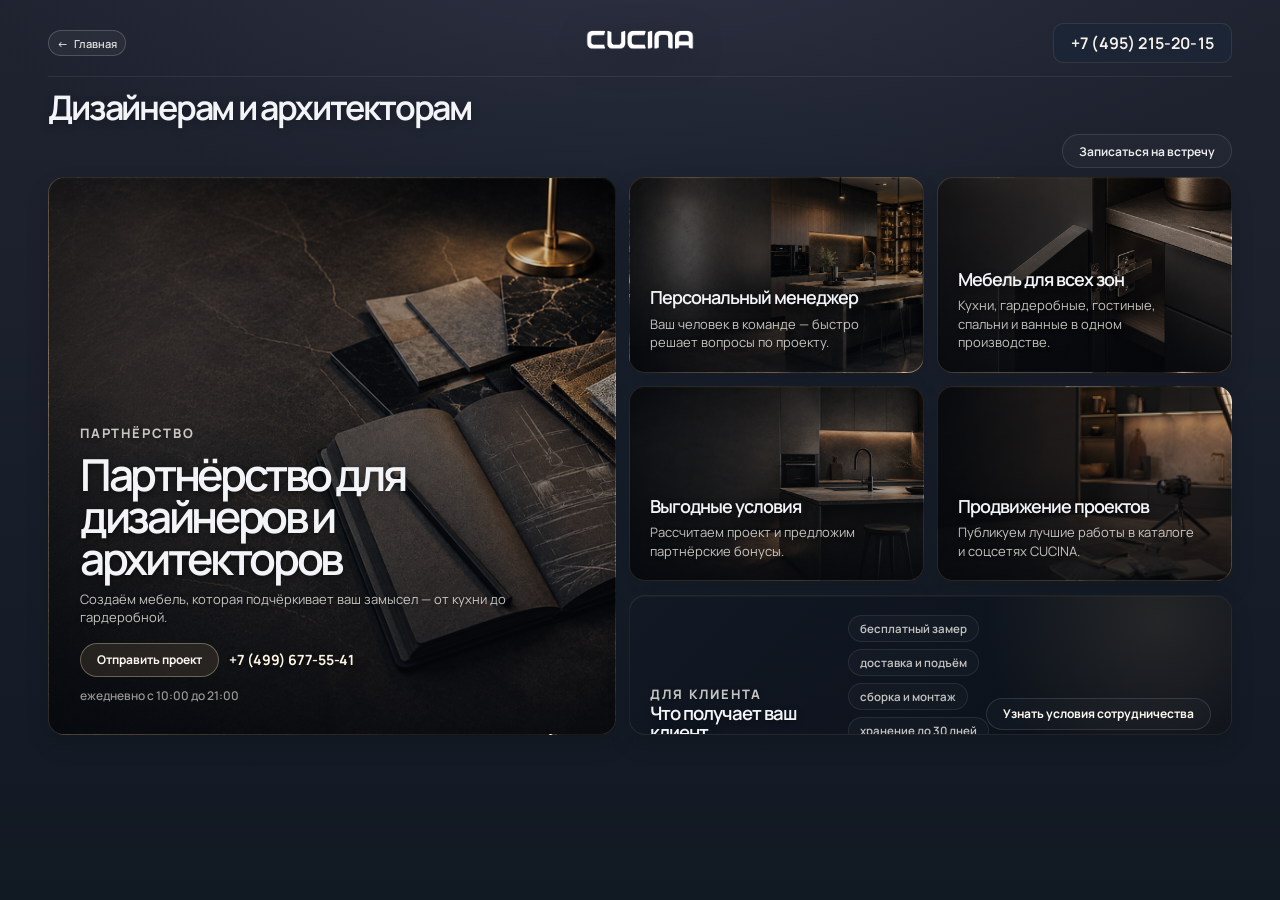
==== public_html/dizaineram/index.html @ 8cc2e442 "Add designers partnership page" ====
<!doctype html>
<html lang="ru">
<head>
  <meta charset="utf-8">
  <meta name="viewport" content="width=device-width, initial-scale=1">
  <title>Дизайнерам и архитекторам — CUCINA</title>
  <meta name="description" content="Партнёрство CUCINA для дизайнеров и архитекторов: персональный менеджер, мебель для всех зон и поддержка проектов.">
  <link rel="preconnect" href="https://fonts.googleapis.com">
  <link rel="preconnect" href="https://fonts.gstatic.com" crossorigin>
  <link href="https://fonts.googleapis.com/css2?family=Manrope:wght@400;500;600;700;800&display=swap" rel="stylesheet">
  <link rel="stylesheet" href="../assets/style.css">
</head>
<body class="designers-page">
<div class="page-shell designers-shell">
  <header class="site-header header">
    <a class="back-link" href="../" aria-label="Вернуться на главную">
      <span aria-hidden="true">←</span>
      Главная
    </a>
    <a class="logo" href="../" aria-label="CUCINA"><img src="../assets/img/logo.png" alt="CUCINA"></a>
    <div class="phone-wrap">
      <button class="icon-btn phone-toggle" data-phone-toggle aria-label="Показать телефон">
        <svg class="icon icon--stroke icon--white" viewBox="0 0 24 24" aria-hidden="true" focusable="false">
          <path d="M4.8 5.8c0 7.4 6 13.4 13.4 13.4h1.4a1.7 1.7 0 0 0 1.7-1.5l.4-3.2a1.7 1.7 0 0 0-1-1.8l-3-1.3a1.7 1.7 0 0 0-1.9.5l-1.2 1.5a13 13 0 0 1-4-4l1.5-1.2a1.7 1.7 0 0 0 .5-1.9L11.3 3.3a1.7 1.7 0 0 0-1.8-1l-3.2.4A1.7 1.7 0 0 0 4.8 4.4v1.4Z"/>
        </svg>
      </button>
      <a class="phone-badge" data-phone-badge href="tel:+74952152015" aria-label="Позвонить в CUCINA">+7 (495) 215-20-15</a>
    </div>
  </header>

  <main class="designers-main reveal" aria-label="Партнёрство для дизайнеров и архитекторов">
    <section class="catalog-head designers-top">
      <h1>Дизайнерам и архитекторам</h1>
    </section>

    <section class="catalog-toolbar page-toolbar" aria-label="Запись на встречу">
      <div class="catalog-filters page-toolbar-spacer" aria-hidden="true">
        <button class="catalog-filter is-active" type="button" tabindex="-1">Все</button>
        <button class="catalog-filter" type="button" tabindex="-1">Кухни</button>
        <button class="catalog-filter" type="button" tabindex="-1">Гостиные</button>
        <button class="catalog-filter" type="button" tabindex="-1">Шкаф</button>
      </div>
      <a class="catalog-meeting" href="https://n1251174.yclients.com" target="_blank" rel="noopener">Записаться на встречу</a>
    </section>

    <section class="designers-bento" aria-label="Условия сотрудничества">
      <article class="designer-card designer-card--hero">
        <div class="designer-card__content">
          <p class="designer-card__kicker">Партнёрство</p>
          <h2>Партнёрство для дизайнеров и архитекторов</h2>
          <p>Создаём мебель, которая подчёркивает ваш замысел — от кухни до гардеробной.</p>
          <div class="designer-card__actions">
            <a class="designer-card__cta" href="https://n1251174.yclients.com" target="_blank" rel="noopener">Отправить проект</a>
            <a class="designer-card__phone" href="tel:+74996775541">+7 (499) 677-55-41</a>
          </div>
          <span class="designer-card__time">ежедневно с 10:00 до 21:00</span>
        </div>
      </article>

      <article class="designer-card designer-card--benefit designer-card--manager">
        <h2>Персональный менеджер</h2>
        <p>Ваш человек в команде — быстро решает вопросы по проекту.</p>
      </article>
      <article class="designer-card designer-card--benefit designer-card--zones">
        <h2>Мебель для всех зон</h2>
        <p>Кухни, гардеробные, гостиные, спальни и ванные в одном производстве.</p>
      </article>
      <article class="designer-card designer-card--benefit designer-card--terms">
        <h2>Выгодные условия</h2>
        <p>Рассчитаем проект и предложим партнёрские бонусы.</p>
      </article>
      <article class="designer-card designer-card--benefit designer-card--promo">
        <h2>Продвижение проектов</h2>
        <p>Публикуем лучшие работы в каталоге и соцсетях CUCINA.</p>
      </article>

      <article class="designer-card designer-card--client">
        <div>
          <p class="designer-card__kicker">Для клиента</p>
          <h2>Что получает ваш клиент</h2>
        </div>
        <div class="designer-chips" aria-label="Преимущества для клиента">
          <span>бесплатный замер</span>
          <span>доставка и подъём</span>
          <span>сборка и монтаж</span>
          <span>хранение до 30 дней</span>
          <span>гарантия производителя</span>
          <span>нестандартные решения</span>
        </div>
        <a class="designer-card__link" href="https://n1251174.yclients.com" target="_blank" rel="noopener">Узнать условия сотрудничества</a>
      </article>
    </section>
  </main>
</div>
<script src="../assets/app.js"></script>
</body>
</html>
---- public_html/assets/style.css ----
:root{--bg:#1d1f2a;--text:#f2f4f8;--muted:#b9b0a5;--line:rgba(255,255,255,.07);--card:rgba(10,16,26,.66);--gold:#d8b780;--gold2:#f0dfb9;--page-x:clamp(18px,2.2vw,32px);--page-y:clamp(8px,1.2dvh,14px);--header-h:clamp(58px,7.2dvh,70px);--row-gap:clamp(8px,1dvh,12px);--col-gap:clamp(10px,1.05vw,12px)}
*{box-sizing:border-box}html,body{min-height:100%}body{margin:0;font-family:Manrope,sans-serif;color:var(--text);background:radial-gradient(130% 78% at 50% -8%,rgba(68,72,95,.36),transparent 42%),radial-gradient(circle at 52% 45%,rgba(20,33,45,.42),transparent 46%),linear-gradient(180deg,#1f2330 0%,#111923 100%);min-height:100dvh;overflow-x:hidden}a,a:visited,a:hover,a:active{color:inherit;text-decoration:none}
.page-shell{width:min(1420px,calc(100vw - 40px));height:100dvh;margin:0 auto;padding:var(--page-y) var(--page-x);box-sizing:border-box;position:relative;display:grid;grid-template-rows:var(--header-h) minmax(0,1fr);row-gap:var(--row-gap)}
.site-header,.header{height:var(--header-h);display:grid;grid-template-columns:80px 1fr 80px;align-items:center;position:relative}.site-header::after,.header::after{content:"";position:absolute;left:0;right:0;bottom:-1px;height:1px;background:rgba(255,255,255,.07)}
.logo{width:clamp(188px,16vw,258px);height:var(--header-h);display:flex;align-items:center;justify-content:center;justify-self:center}.logo img{display:block;max-width:100%;max-height:88%;width:auto;height:auto;object-fit:contain;filter:drop-shadow(0 8px 18px rgba(0,0,0,.22))}
.icon{display:inline-block;flex:0 0 auto;color:currentColor}svg.icon,.icon svg{display:block;width:100%;height:100%}.icon--stroke{fill:none;stroke:currentColor;stroke-width:1.4;stroke-linecap:round;stroke-linejoin:round}.icon--bronze{color:rgba(198,148,82,.88)}.icon--white{color:rgba(255,255,255,.86)}
.icon-btn{cursor:pointer;transition:border-color .2s,background .2s,transform .2s}.phone-toggle{width:36px;height:36px;border:1px solid rgba(198,148,82,.34);border-radius:50%;background:rgba(255,255,255,.025);display:inline-flex;align-items:center;justify-content:center}.phone-toggle .icon,.phone-toggle svg{width:16px;height:16px}.phone-toggle:hover{border-color:rgba(198,148,82,.5);background:rgba(255,255,255,.045);transform:translateY(-1px)}.phone-wrap{position:relative;justify-self:end;display:flex;align-items:center;gap:10px}.phone-badge{white-space:nowrap;padding:8px 17px;border-radius:10px;background:rgba(28,38,54,.96);border:1px solid rgba(216,183,128,.13);font-size:16px;font-weight:650;letter-spacing:.01em;color:#f8f3ea;transition:.2s}.phone-badge:hover{border-color:rgba(240,223,185,.3);background:rgba(34,46,63,.98)}
.main-grid{min-height:0;height:100%;position:relative;isolation:isolate}.feature-grid{height:100%;min-height:0;display:grid;grid-template-columns:repeat(3,minmax(0,1fr)) minmax(170px,.72fr);grid-template-rows:minmax(178px,.95fr) minmax(122px,.62fr) minmax(104px,.48fr);column-gap:var(--col-gap);row-gap:var(--row-gap)}
.social-column{display:grid;grid-template-rows:1fr 1fr;gap:var(--col-gap);min-height:0}.card{background:rgba(10,16,26,.62);border:1px solid rgba(255,255,255,.028);box-shadow:0 8px 20px rgba(0,0,0,.14);transition:transform .2s ease,box-shadow .2s ease,border-color .2s ease,filter .2s ease}.card:hover{transform:translateY(-1px);box-shadow:0 12px 24px rgba(0,0,0,.18);border-color:rgba(255,255,255,.012);filter:brightness(1.03)}
.feature-card{min-height:0;padding:clamp(15px,1.95dvh,21px) clamp(15px,1.45vw,20px);border-radius:14px;position:relative;overflow:hidden;display:flex;flex-direction:column;align-items:flex-start;background-size:cover!important;background-position:center right!important;background-repeat:no-repeat!important}.feature-card::after{content:"";position:absolute;inset:0;z-index:0;pointer-events:none;background:linear-gradient(90deg,rgba(8,12,18,.52) 0%,rgba(8,12,18,.34) 42%,rgba(8,12,18,.12) 72%,rgba(8,12,18,.03) 100%)}.feature-card>*{position:relative;z-index:1}.feature-card--large{justify-content:flex-start}.feature-card--small{padding:14px 14px}.feature-card--wide{justify-content:center}.card-video,.card-service{justify-content:center}.card-icon{width:17px;height:17px;margin-bottom:9px;color:rgba(198,148,82,.78)}
.feature-card-title{margin:0;font-size:clamp(18px,1.55vw,25px);line-height:1.08;font-weight:560;letter-spacing:-.035em;text-shadow:0 1px 3px rgba(0,0,0,.42);max-width:86%}.feature-card--small .feature-card-title{font-size:18px;line-height:1.1}.feature-card-note{margin:6px 0 0;font-size:clamp(14px,1.05vw,17px);line-height:1.32;font-weight:500;color:rgba(255,252,247,.91);max-width:78%;text-shadow:0 1px 3px rgba(0,0,0,.38)}
.card-link{margin-top:auto;display:inline-flex;align-items:center;justify-content:center;gap:7px;min-width:92px;height:28px;padding:0 12px;font-size:12px;font-weight:560;line-height:1;border:1px solid rgba(255,255,255,.075);border-radius:999px;background:rgba(255,255,255,.024);color:rgba(255,255,255,.82);backdrop-filter:blur(2px)}.link-arrow{width:14px;height:14px;color:rgba(255,255,255,.5)}.link-arrow svg{stroke-width:1.3}.brand-icon{margin-bottom:8px}.brand-icon--dzen{width:17px;height:17px;display:inline-flex;align-items:center;justify-content:center;opacity:.72}.brand-icon--dzen img{width:100%;height:100%;display:block;object-fit:contain}.brand-icon--max{width:26px;height:26px;display:block;border-radius:7px}.brand-icon--vk{width:26px;height:26px;border-radius:7px;background:#2787f5;color:#fff;display:inline-flex;align-items:center;justify-content:center;font-size:10px;font-weight:700;letter-spacing:-.03em;line-height:1}
.card-projects{background-image:url("img/bg/primeri-realnih.png")!important}.card-meeting{background-image:url("img/bg/hero-kitchen.png")!important}.card-max{background-image:url("img/bg/max.png")!important}.card-vk{background-image:url("img/bg/vk.png")!important;background-position:76% center!important}.card-dzen{background-image:url("img/bg/dzen.png")!important}.card-showroom{background-image:url("img/bg/gde-posmotret.png")!important}.card-service{grid-column:2/4;background-image:url("img/bg/svoia-service.png")!important}.card-video{grid-column:4;background-image:url("img/bg/akcii.png")!important}.card-designers{grid-column:1/3;background-image:url("img/bg/diziner.png")!important}.card-wesen{grid-column:3/5;background-image:url("img/bg/hero-kitchen.png")!important}.card-vk::after,.card-dzen::after,.card-max::after{background:linear-gradient(90deg,rgba(8,12,18,.46) 0%,rgba(8,12,18,.30) 44%,rgba(8,12,18,.12) 75%,rgba(8,12,18,.03) 100%)}
.reveal{animation:fadeUp .55s ease both}.delay-1{animation-delay:.08s}@keyframes fadeUp{from{opacity:0;transform:translateY(10px)}to{opacity:1;transform:none}}
@media (min-width:1025px){.phone-toggle{display:none}.phone-badge{position:static;opacity:1;transform:none;pointer-events:auto}}
@media (max-width:1024px){body{overflow-y:auto}.page-shell{width:min(760px,calc(100vw - 28px));height:auto;min-height:100dvh}.site-header,.header{grid-template-columns:44px 1fr 44px}.logo{width:clamp(168px,46vw,220px)}.phone-wrap{display:block}.phone-badge{position:absolute;top:40px;right:0;font-size:11.5px;padding:6px 10px;opacity:0;transform:translateY(-6px);pointer-events:none}.phone-wrap.is-open .phone-badge{opacity:1;transform:none;pointer-events:auto}.feature-grid{height:auto;display:flex;flex-direction:column;gap:12px}.social-column{display:flex;flex-direction:column;gap:12px}.feature-card{min-height:154px;padding:18px 18px}.feature-card--small{min-height:112px}.feature-card-title{font-size:22px;max-width:92%}.feature-card--small .feature-card-title{font-size:22px}.feature-card-note{font-size:16px;max-width:86%}.card-service,.card-video,.card-designers,.card-wesen{grid-column:auto}}
@media (max-width:520px){.page-shell{width:100%;padding:8px 14px 16px}.feature-card{min-height:140px}.feature-card-title{font-size:21px}.card-link{height:29px}.phone-badge{right:-2px}}
@media (min-width:1025px){:root{--row-gap:clamp(6px,.8dvh,10px);--col-gap:clamp(8px,.9vw,11px)}.feature-card{--card-scale:.975;justify-content:space-between;padding:clamp(13px,1.65dvh,18px) clamp(14px,1.25vw,18px);transform:scale(var(--card-scale));transform-origin:center}.feature-card-title{line-height:1.06;letter-spacing:-.04em}.feature-card-note{margin-top:5px}.card-link{height:27px;margin-top:auto}.card-projects{--card-scale:1}.card-meeting,.card-max{--card-scale:.985}.card-vk,.card-dzen{--card-scale:.96}.card-designers{--card-scale:.985}.card-wesen{--card-scale:.968}.card:hover{transform:translateY(-2px) scale(var(--card-scale,1));box-shadow:0 14px 28px rgba(0,0,0,.22);border-color:rgba(255,255,255,.018)}.card-projects::after{background:linear-gradient(90deg,rgba(6,10,16,.62) 0%,rgba(6,10,16,.40) 40%,rgba(6,10,16,.14) 72%,rgba(6,10,16,.04) 100%)}.card-meeting::after{background:linear-gradient(90deg,rgba(8,12,18,.54) 0%,rgba(8,12,18,.36) 42%,rgba(8,12,18,.13) 72%,rgba(8,12,18,.03) 100%)}.card-max::after{background:linear-gradient(90deg,rgba(5,9,15,.64) 0%,rgba(5,9,15,.42) 44%,rgba(5,9,15,.16) 76%,rgba(5,9,15,.05) 100%)}.card-vk::after,.card-dzen::after{background:linear-gradient(90deg,rgba(8,12,18,.42) 0%,rgba(8,12,18,.27) 44%,rgba(8,12,18,.10) 75%,rgba(8,12,18,.03) 100%)}.card-showroom::after{background:linear-gradient(90deg,rgba(8,12,18,.60) 0%,rgba(8,12,18,.40) 42%,rgba(8,12,18,.16) 74%,rgba(8,12,18,.04) 100%)}.card-service::after{background:linear-gradient(90deg,rgba(8,12,18,.48) 0%,rgba(8,12,18,.30) 44%,rgba(8,12,18,.11) 76%,rgba(8,12,18,.03) 100%)}.card-video::after{background:linear-gradient(90deg,rgba(8,12,18,.58) 0%,rgba(8,12,18,.38) 44%,rgba(8,12,18,.15) 76%,rgba(8,12,18,.04) 100%)}.card-designers::after{background:linear-gradient(90deg,rgba(6,10,16,.62) 0%,rgba(6,10,16,.40) 42%,rgba(6,10,16,.15) 74%,rgba(6,10,16,.04) 100%)}.card-wesen::after{background:linear-gradient(90deg,rgba(8,12,18,.44) 0%,rgba(8,12,18,.28) 44%,rgba(8,12,18,.10) 76%,rgba(8,12,18,.03) 100%)}}
@media (min-width:1025px){.feature-card{justify-content:space-between;transition:transform 360ms ease,box-shadow 360ms ease,border-color 360ms ease,filter 360ms ease}.feature-card-title{line-height:1.06;opacity:.90}.feature-card-note{opacity:.78}.card-link{flex:0 0 27px}.card-projects{--card-scale:1.015}.card-projects .feature-card-title,.card-projects .card-link{opacity:1}.card-meeting,.card-max{--card-scale:.99}.card-meeting .feature-card-title,.card-max .feature-card-title{opacity:.98}.card-vk,.card-dzen,.card-video,.card-service,.card-showroom,.card-wesen{--card-scale:.965}.card-designers{--card-scale:.975}.card-projects::after{background:linear-gradient(90deg,rgba(5,8,13,.54) 0%,rgba(5,8,13,.32) 40%,rgba(5,8,13,.10) 72%,rgba(5,8,13,.02) 100%)}.card-meeting::after{background:linear-gradient(90deg,rgba(8,12,18,.56) 0%,rgba(8,12,18,.37) 42%,rgba(8,12,18,.14) 72%,rgba(8,12,18,.04) 100%)}.card-max::after{background:linear-gradient(90deg,rgba(4,7,12,.68) 0%,rgba(4,7,12,.46) 44%,rgba(4,7,12,.18) 76%,rgba(4,7,12,.05) 100%)}.card-showroom::after{background:linear-gradient(90deg,rgba(8,12,18,.58) 0%,rgba(8,12,18,.38) 42%,rgba(8,12,18,.15) 74%,rgba(8,12,18,.04) 100%)}.card-service::after{background:linear-gradient(90deg,rgba(8,12,18,.43) 0%,rgba(8,12,18,.27) 44%,rgba(8,12,18,.09) 76%,rgba(8,12,18,.02) 100%)}.card-video::after{background:linear-gradient(90deg,rgba(8,12,18,.62) 0%,rgba(8,12,18,.42) 44%,rgba(8,12,18,.17) 76%,rgba(8,12,18,.05) 100%)}.card-designers::after{background:linear-gradient(90deg,rgba(6,10,16,.64) 0%,rgba(6,10,16,.43) 42%,rgba(6,10,16,.16) 74%,rgba(6,10,16,.04) 100%)}.card-designers .feature-card-title,.card-designers .feature-card-note{opacity:.96}.card-wesen::after{background:linear-gradient(90deg,rgba(8,12,18,.38) 0%,rgba(8,12,18,.24) 44%,rgba(8,12,18,.08) 76%,rgba(8,12,18,.02) 100%)}.card-wesen .feature-card-note{opacity:.70}.card:hover{transform:translateY(-3px) scale(var(--card-scale,1));box-shadow:0 16px 32px rgba(0,0,0,.24)}}
@media (min-width:1025px){.feature-card-title{opacity:.82}.feature-card-note{opacity:.66}.card-projects{--card-scale:1.02}.card-projects .feature-card-title,.card-projects .card-link{opacity:1;text-shadow:0 2px 5px rgba(0,0,0,.52)}.card-projects::after{background:linear-gradient(90deg,rgba(4,7,11,.50) 0%,rgba(4,7,11,.28) 40%,rgba(4,7,11,.08) 72%,rgba(4,7,11,.015) 100%)}.card-meeting,.card-max{--card-scale:.985}.card-meeting .feature-card-title,.card-max .feature-card-title{opacity:.96}.card-max .feature-card-title{opacity:1;text-shadow:0 2px 5px rgba(0,0,0,.58)}.card-max::after{background:linear-gradient(90deg,rgba(3,6,10,.72) 0%,rgba(3,6,10,.50) 44%,rgba(3,6,10,.20) 76%,rgba(3,6,10,.06) 100%)}.card-vk,.card-dzen,.card-video,.card-service,.card-showroom,.card-designers,.card-wesen{--card-scale:.955}.card-vk::after,.card-dzen::after{background:linear-gradient(90deg,rgba(8,12,18,.56) 0%,rgba(8,12,18,.38) 44%,rgba(8,12,18,.16) 75%,rgba(8,12,18,.05) 100%)}.card-showroom .feature-card-title,.card-video .feature-card-title,.card-service .feature-card-title{opacity:.86}.card-showroom::after{background:linear-gradient(90deg,rgba(8,12,18,.62) 0%,rgba(8,12,18,.42) 42%,rgba(8,12,18,.17) 74%,rgba(8,12,18,.05) 100%)}.card-service::after{background:linear-gradient(90deg,rgba(8,12,18,.36) 0%,rgba(8,12,18,.23) 44%,rgba(8,12,18,.08) 76%,rgba(8,12,18,.02) 100%)}.card-video::after{background:linear-gradient(90deg,rgba(7,11,17,.68) 0%,rgba(7,11,17,.48) 44%,rgba(7,11,17,.20) 76%,rgba(7,11,17,.06) 100%)}.card-designers::after{background:linear-gradient(90deg,rgba(6,10,16,.68) 0%,rgba(6,10,16,.48) 42%,rgba(6,10,16,.18) 74%,rgba(6,10,16,.05) 100%)}.card-designers .feature-card-title{opacity:.88}.card-designers .feature-card-note{opacity:.72}.card-wesen::after{background:linear-gradient(90deg,rgba(8,12,18,.32) 0%,rgba(8,12,18,.20) 44%,rgba(8,12,18,.07) 76%,rgba(8,12,18,.02) 100%)}.card-wesen .feature-card-title{opacity:.76}.card-wesen .feature-card-note{opacity:.60}.card:hover{transform:translateY(-3px) scale(var(--card-scale,1));box-shadow:0 18px 34px rgba(0,0,0,.25)}}

/* Final premium hierarchy pass: one quiet dominant card, two support cards, subdued tertiary cards. */
@media (min-width:1025px){
  .feature-card{transition:transform 380ms ease,box-shadow 380ms ease,border-color 380ms ease,filter 380ms ease}
  .feature-card-title{opacity:.76;line-height:1.06}
  .feature-card-note{opacity:.58;line-height:1.32}
  .card-link{opacity:.76}

  .card-projects{--card-scale:1.02}
  .card-projects .feature-card-title,.card-projects .card-link{opacity:1;text-shadow:0 2px 5px rgba(0,0,0,.54)}
  .card-projects::after{background:linear-gradient(90deg,rgba(3,6,10,.44) 0%,rgba(3,6,10,.24) 40%,rgba(3,6,10,.07) 72%,rgba(3,6,10,.01) 100%)}

  .card-meeting,.card-max{--card-scale:.98}
  .card-meeting .feature-card-title,.card-max .feature-card-title{opacity:.92}
  .card-meeting .card-link,.card-max .card-link{opacity:.9}
  .card-max .feature-card-title{opacity:1;text-shadow:0 2px 6px rgba(0,0,0,.64)}
  .card-max::after{background:linear-gradient(90deg,rgba(2,5,9,.78) 0%,rgba(2,5,9,.56) 44%,rgba(2,5,9,.24) 76%,rgba(2,5,9,.08) 100%)}

  .card-vk,.card-dzen,.card-video,.card-service,.card-showroom,.card-designers,.card-wesen{--card-scale:.945}
  .card-vk::after,.card-dzen::after{background:linear-gradient(90deg,rgba(7,11,17,.78) 0%,rgba(7,11,17,.64) 44%,rgba(7,11,17,.36) 75%,rgba(7,11,17,.14) 100%)}
  .card-vk .brand-icon,.card-dzen .brand-icon{opacity:.82}

  .card-showroom::after{background:linear-gradient(90deg,rgba(8,12,18,.56) 0%,rgba(8,12,18,.36) 42%,rgba(8,12,18,.14) 74%,rgba(8,12,18,.04) 100%)}
  .card-service::after{background:linear-gradient(90deg,rgba(8,12,18,.30) 0%,rgba(8,12,18,.19) 44%,rgba(8,12,18,.07) 76%,rgba(8,12,18,.02) 100%)}
  .card-video::after{background:linear-gradient(90deg,rgba(7,11,17,.74) 0%,rgba(7,11,17,.54) 44%,rgba(7,11,17,.24) 76%,rgba(7,11,17,.08) 100%)}

  .card-designers::after{background:linear-gradient(90deg,rgba(6,10,16,.72) 0%,rgba(6,10,16,.52) 42%,rgba(6,10,16,.22) 74%,rgba(6,10,16,.07) 100%)}
  .card-designers .feature-card-title{opacity:.84}
  .card-designers .feature-card-note{opacity:.68}
  .card-wesen::after{background:linear-gradient(90deg,rgba(8,12,18,.24) 0%,rgba(8,12,18,.15) 44%,rgba(8,12,18,.05) 76%,rgba(8,12,18,.01) 100%)}
  .card-wesen .feature-card-title{opacity:.68}
  .card-wesen .feature-card-note{opacity:.52}

  .card:hover{transform:translateY(-3px) scale(var(--card-scale,1));box-shadow:0 18px 34px rgba(0,0,0,.25);border-color:rgba(255,255,255,.022)}
}

/* Close-out polish: more air, one focal card, simplified social entries. */
@media (min-width:1025px){
  :root{--row-gap:clamp(9px,1.05dvh,13px)}
  .feature-grid{row-gap:var(--row-gap)}
  .feature-card-title{opacity:.74;line-height:1.06}
  .feature-card-note{opacity:.56;line-height:1.32}
  .card-link{opacity:.74}

  .card-projects{--card-scale:1.02}
  .card-projects .feature-card-title,.card-projects .card-link{opacity:1}
  .card-projects::after{background:linear-gradient(90deg,rgba(3,6,10,.40) 0%,rgba(3,6,10,.21) 40%,rgba(3,6,10,.06) 72%,rgba(3,6,10,.01) 100%)}

  .card-meeting,.card-max{--card-scale:.98}
  .card-meeting .feature-card-title,.card-max .feature-card-title{opacity:.92}
  .card-meeting .card-link,.card-max .card-link{opacity:.88}
  .card-max .feature-card-title{opacity:1;text-shadow:0 2px 6px rgba(0,0,0,.66)}
  .card-max::after{background:linear-gradient(90deg,rgba(2,5,9,.64) 0%,rgba(2,5,9,.44) 44%,rgba(2,5,9,.18) 76%,rgba(2,5,9,.05) 100%)}

  .card-vk{background-image:linear-gradient(135deg,rgba(8,12,18,.36),rgba(8,12,18,.24)),url("img/bg/vk.png")!important;background-size:cover!important;background-position:78% center!important;--card-scale:.94}.card-dzen{background-image:linear-gradient(135deg,rgba(8,12,18,.36),rgba(8,12,18,.24)),url("img/bg/dzen.png")!important;background-size:cover!important;background-position:72% center!important;--card-scale:.94}
  .card-vk::after,.card-dzen::after{background:linear-gradient(90deg,rgba(5,8,13,.18),rgba(5,8,13,.06))}
  .card-vk .brand-icon,.card-dzen .brand-icon{opacity:.74}

  .card-showroom,.card-service,.card-video,.card-designers,.card-wesen{--card-scale:.945}
  .card-showroom::after{background:linear-gradient(90deg,rgba(8,12,18,.54) 0%,rgba(8,12,18,.34) 42%,rgba(8,12,18,.13) 74%,rgba(8,12,18,.04) 100%)}
  .card-service::after{background:linear-gradient(90deg,rgba(8,12,18,.22) 0%,rgba(8,12,18,.14) 44%,rgba(8,12,18,.05) 76%,rgba(8,12,18,.015) 100%)}
  .card-video::after{background:linear-gradient(90deg,rgba(7,11,17,.76) 0%,rgba(7,11,17,.56) 44%,rgba(7,11,17,.26) 76%,rgba(7,11,17,.09) 100%)}

  .card-designers::after{background:linear-gradient(90deg,rgba(6,10,16,.74) 0%,rgba(6,10,16,.54) 42%,rgba(6,10,16,.24) 74%,rgba(6,10,16,.08) 100%)}
  .card-designers .feature-card-title{opacity:.82}
  .card-designers .feature-card-note{opacity:.66}
  .card-wesen::after{background:linear-gradient(90deg,rgba(8,12,18,.20) 0%,rgba(8,12,18,.12) 44%,rgba(8,12,18,.04) 76%,rgba(8,12,18,.01) 100%)}
  .card-wesen .feature-card-title{opacity:.64}
  .card-wesen .feature-card-note{opacity:.48}

  .card:hover{transform:translateY(-3px) scale(var(--card-scale,1));box-shadow:0 18px 34px rgba(0,0,0,.25);border-color:rgba(255,255,255,.022)}
}

/* Requested background replacements for meeting and Wesen cards. */
@media (min-width:1025px){
  .card-meeting{background-image:linear-gradient(135deg,rgba(8,12,18,.54),rgba(8,12,18,.32)),url("img/bg/disiner.png")!important;background-size:cover!important;background-position:58% center!important;background-repeat:no-repeat!important}
  .card-wesen{background-image:linear-gradient(135deg,rgba(8,12,18,.22),rgba(8,12,18,.10)),url("img/bg/more.png")!important;background-size:cover!important;background-position:70% center!important;background-repeat:no-repeat!important}
}

/* Final light-balance micro polish: overlays/positions only. */
@media (min-width:1025px){
  .card-meeting{background-image:linear-gradient(180deg,rgba(8,12,18,.18) 0%,rgba(8,12,18,.18) 48%,rgba(8,12,18,.40) 100%),linear-gradient(135deg,rgba(8,12,18,.54),rgba(8,12,18,.32)),url("img/bg/disiner.png")!important;background-position:58% center!important}
  .card-wesen{background-image:linear-gradient(90deg,rgba(8,12,18,.24) 0%,rgba(8,12,18,.16) 54%,rgba(8,12,18,.34) 100%),linear-gradient(135deg,rgba(8,12,18,.20),rgba(8,12,18,.12)),url("img/bg/more.png")!important;background-position:70% center!important}
  .card-dzen{background-image:linear-gradient(135deg,rgba(8,12,18,.50),rgba(8,12,18,.38)),url("img/bg/dzen.png")!important;background-position:72% center!important}
  .card-dzen::after{background:linear-gradient(90deg,rgba(5,8,13,.28),rgba(5,8,13,.16))}
  .card-video::after{background:linear-gradient(90deg,rgba(7,11,17,.76) 0%,rgba(7,11,17,.54) 42%,rgba(7,11,17,.20) 76%,rgba(7,11,17,.05) 100%)}
}







/* Projects with prices page. */
.projects-page{overflow:hidden}
.projects-page.has-open-modal{overflow:hidden}
.projects-shell{height:100dvh;min-height:100dvh}
.back-link{justify-self:start;display:inline-flex;align-items:center;gap:6px;height:26px;padding:0 8px;border:1px solid rgba(255,255,255,.04);border-radius:999px;background:transparent;font-size:11px;font-weight:560;color:rgba(255,255,255,.88);transition:color .2s,border-color .2s,background .2s,transform .2s}.back-link{border-color:rgba(255,255,255,.18);background:rgba(255,255,255,.045)}.back-link:hover{transform:translateY(-1px);border-color:rgba(216,183,128,.28);background:rgba(216,183,128,.08);color:rgba(255,255,255,.98)}
.projects-catalog{min-height:0;height:100%;display:grid;grid-template-rows:auto auto minmax(0,1fr) auto;gap:clamp(8px,1dvh,12px);padding:clamp(4px,.7dvh,8px) 0 clamp(5px,.75dvh,9px)}
.catalog-head h1{margin:0;font-size:clamp(30px,2.65vw,46px);line-height:1;font-weight:650;letter-spacing:-.065em;text-shadow:0 2px 8px rgba(0,0,0,.26)}.catalog-head p{margin:6px 0 0;color:rgba(255,252,247,.66);font-size:clamp(13px,1vw,16px);line-height:1.32}.catalog-toolbar{display:grid;grid-template-columns:minmax(0,1fr) auto;align-items:center;gap:16px}.catalog-filters{display:flex;align-items:center;gap:7px;min-width:0;overflow-x:auto;scrollbar-width:none}.catalog-filters::-webkit-scrollbar{display:none}.catalog-filter{flex:0 0 auto;height:29px;padding:0 13px;border:1px solid rgba(255,255,255,.052);border-radius:999px;background:rgba(255,255,255,.012);color:rgba(255,255,255,.60);font:inherit;font-size:11.5px;font-weight:600;cursor:pointer;transition:background .2s,border-color .2s,color .2s}.catalog-filter:hover,.catalog-filter.is-active{border-color:rgba(216,183,128,.30);background:rgba(216,183,128,.085);color:#fff3df}.catalog-meeting{justify-self:end;display:inline-flex;align-items:center;justify-content:center;height:34px;padding:0 16px;border:1px solid rgba(255,255,255,.11);border-radius:999px;background:rgba(255,255,255,.022);color:rgba(255,255,255,.92);font-size:12px;font-weight:650;white-space:nowrap;transition:transform .2s,border-color .2s,background .2s}.catalog-meeting:hover{transform:translateY(-1px);border-color:rgba(216,183,128,.30);background:rgba(216,183,128,.075)}
.projects-grid{min-height:0;display:grid;grid-template-columns:1.25fr 1fr 1fr 1fr 1.15fr;grid-template-rows:3fr 1fr;grid-template-areas:"p1 p2 p3 p4 p6" "p1 p2 p5 p5 p6";gap:clamp(12px,1.05vw,16px)}.project-card{position:relative;display:flex;min-width:0;min-height:0;height:100%;padding:0;border:1px solid rgba(216,183,128,.105);border-radius:14px;background:rgba(10,16,26,.58);overflow:hidden;box-shadow:0 10px 22px rgba(0,0,0,.14),inset 0 1px 0 rgba(255,255,255,.035);text-align:left;font:inherit;color:inherit;cursor:pointer;isolation:isolate;transition:transform .24s ease,box-shadow .24s ease,border-color .24s ease}.project-card:hover{transform:translateY(-2px);box-shadow:0 16px 30px rgba(0,0,0,.22),inset 0 1px 0 rgba(255,255,255,.045);border-color:rgba(216,183,128,.28);filter:none}.project-card__image{position:absolute;inset:0;z-index:-2;display:block;width:100%;height:100%;object-fit:cover;filter:contrast(1.035) saturate(1.025);transition:transform .45s ease,filter .45s ease}.project-card:hover .project-card__image{transform:scale(1.018);filter:contrast(1.055) saturate(1.04)}.project-card__shade{position:absolute;inset:0;z-index:-1;background:radial-gradient(ellipse at 18% 86%,rgba(4,7,11,.48) 0%,rgba(4,7,11,.24) 34%,rgba(4,7,11,0) 66%),linear-gradient(180deg,rgba(4,7,11,.015) 0%,rgba(4,7,11,.035) 58%,rgba(4,7,11,.26) 100%)}.project-card__badge{position:absolute;top:14px;left:14px;display:inline-flex;align-items:center;min-height:26px;padding:0 10px;border:1px solid rgba(255,255,255,.16);border-radius:999px;background:rgba(10,16,26,.30);backdrop-filter:blur(5px);color:rgba(255,255,255,.82);font-size:11px;font-weight:600}.project-card__body{align-self:end;display:grid;gap:9px;width:100%;padding:clamp(14px,1.25vw,20px)}.project-card__title{display:none}.project-card__line{display:flex;align-items:center;gap:10px;color:rgba(255,255,255,.66);font-size:12px;line-height:1.2}.project-card__line strong{color:#efd7aa;font-size:13px;font-weight:700;letter-spacing:-.02em;white-space:nowrap}.project-card__action{justify-self:start;display:inline-flex;align-items:center;gap:12px;min-height:31px;margin-top:3px;padding:0 13px;border:1px solid rgba(255,255,255,.16);border-radius:999px;background:rgba(10,16,26,.22);color:rgba(255,255,255,.94);font-size:11px;font-weight:650;backdrop-filter:blur(4px)}.project-card__action span{color:rgba(240,223,185,.86);transition:transform .2s}.project-card:hover .project-card__action{border-color:rgba(216,183,128,.34);background:rgba(216,183,128,.07)}.project-card:hover .project-card__action span{transform:translateX(3px)}.project-card--wide .project-card__shade{background:radial-gradient(ellipse at 18% 84%,rgba(4,7,11,.44) 0%,rgba(4,7,11,.22) 32%,rgba(4,7,11,0) 62%),linear-gradient(180deg,rgba(4,7,11,.02) 0%,rgba(4,7,11,.025) 46%,rgba(4,7,11,.24) 100%)}.project-card--wide .project-card__badge{top:18px;left:24px;min-height:27px;padding:0 12px;font-size:12px}.project-card--wide .project-card__body{grid-template-columns:minmax(0,1fr) auto;grid-template-areas:"meta action";align-items:center;column-gap:28px;row-gap:0;padding:0 24px 20px}.project-card--wide .project-card__title{display:none}.project-card--wide .project-card__line{grid-area:meta;font-size:13px;gap:13px}.project-card--wide .project-card__line strong{font-size:15px}.project-card--wide .project-card__action{grid-area:action;align-self:center;margin:0;min-height:32px;padding:0 15px;white-space:nowrap}.project-card:nth-child(1){grid-area:p1}.project-card:nth-child(2){grid-area:p2}.project-card:nth-child(3){grid-area:p3}.project-card:nth-child(4){grid-area:p4}.project-card:nth-child(5){grid-area:p5}.project-card:nth-child(6){grid-area:p6}
.catalog-pagination{display:flex;align-items:center;justify-content:flex-end;gap:6px;min-height:28px}.pagination-page,.pagination-next{min-width:28px;height:28px;padding:0 8px;border:1px solid rgba(255,255,255,.06);border-radius:999px;background:rgba(255,255,255,.016);color:rgba(255,255,255,.68);font:inherit;font-size:11px;font-weight:620;cursor:pointer;transition:background .2s,border-color .2s,color .2s,transform .2s}.pagination-next{min-width:32px}.pagination-page:hover,.pagination-next:not(:disabled):hover{transform:translateY(-1px);border-color:rgba(216,183,128,.20);background:rgba(216,183,128,.05);color:rgba(255,255,255,.92)}.pagination-page.is-active{border-color:rgba(216,183,128,.34);background:rgba(216,183,128,.09);color:var(--gold2)}.pagination-next:disabled{opacity:.34;cursor:default}.pagination-gap{color:rgba(255,255,255,.38);font-size:11px}.catalog-error{margin:0;color:rgba(255,255,255,.7);font-size:13px}
.project-modal{position:fixed;inset:0;z-index:20;display:none;align-items:center;justify-content:center;padding:20px}.project-modal.is-open{display:flex}.project-modal__backdrop{position:absolute;inset:0;background:rgba(4,7,11,.72);backdrop-filter:blur(8px)}.project-modal__dialog{position:relative;z-index:1;width:min(920px,calc(100vw - 32px));max-height:min(720px,calc(100dvh - 32px));display:grid;grid-template-columns:minmax(0,1.05fr) minmax(320px,.95fr);overflow:hidden;border:1px solid rgba(255,255,255,.08);border-radius:18px;background:linear-gradient(180deg,rgba(21,29,41,.98),rgba(10,16,26,.98));box-shadow:0 28px 70px rgba(0,0,0,.46)}.project-modal__close{position:absolute;top:10px;right:10px;z-index:2;width:34px;height:34px;border:1px solid rgba(255,255,255,.09);border-radius:50%;background:rgba(10,16,26,.68);color:rgba(255,255,255,.82);font-size:22px;line-height:1;cursor:pointer}.project-modal__gallery{position:relative;min-height:420px;background:#111923}.project-modal__image{display:block;width:100%;height:100%;min-height:420px;object-fit:cover}.project-modal__arrow{position:absolute;top:50%;z-index:2;width:34px;height:34px;border:1px solid rgba(255,255,255,.16);border-radius:50%;background:rgba(10,16,26,.34);color:rgba(255,255,255,.86);transform:translateY(-50%);cursor:pointer}.project-modal__arrow--prev{left:12px}.project-modal__arrow--next{right:12px}.project-modal__thumbs{position:absolute;left:12px;right:12px;bottom:12px;z-index:2;display:grid;grid-template-columns:repeat(5,minmax(0,1fr));gap:6px}.project-modal__thumb{height:42px;padding:0;border:1px solid rgba(255,255,255,.16);border-radius:8px;background:rgba(10,16,26,.20);overflow:hidden;cursor:pointer;opacity:.72}.project-modal__thumb.is-active,.project-modal__thumb:hover{opacity:1;border-color:rgba(216,183,128,.52)}.project-modal__thumb img{display:block;width:100%;height:100%;object-fit:cover}.project-modal__content{display:flex;flex-direction:column;gap:12px;padding:clamp(18px,2.4vw,28px)}.project-modal__eyebrow{margin:0;color:var(--gold2);font-size:11px;font-weight:700;letter-spacing:.05em;text-transform:uppercase}.project-modal__content h2{margin:0;font-size:clamp(24px,2.4vw,36px);line-height:1.02;font-weight:620;letter-spacing:-.055em}.project-modal__content p{margin:0;color:rgba(255,252,247,.74);font-size:14px;line-height:1.45}.project-modal__content dl{display:grid;gap:8px;margin:0;padding:0}.project-modal__content dl div{display:grid;grid-template-columns:118px minmax(0,1fr);gap:12px;padding-top:8px;border-top:1px solid rgba(255,255,255,.06)}.project-modal__content dt{color:rgba(185,176,165,.78);font-size:12px}.project-modal__content dd{margin:0;color:rgba(255,255,255,.88);font-size:13px;line-height:1.35}.project-modal__cta{display:inline-flex;align-items:center;justify-content:center;width:max-content;min-height:38px;margin-top:auto;padding:0 16px;border:1px solid rgba(216,183,128,.30);border-radius:999px;background:rgba(216,183,128,.08);color:#fff7ea;font-size:12px;font-weight:700}
@media (max-width:1439px){.projects-grid{grid-template-columns:1.2fr 1fr 1fr 1fr 1.1fr;grid-template-rows:3fr 1fr;grid-template-areas:"p1 p2 p3 p4 p6" "p1 p2 p5 p5 p6"}}
@media (max-width:1024px){.project-card--wide .project-card__badge{top:14px;left:14px;font-size:11px}.project-card--wide .project-card__body{display:grid;grid-template-columns:1fr;grid-template-areas:none;gap:9px;padding:14px}.project-card--wide .project-card__line,.project-card--wide .project-card__action{grid-area:auto}.projects-page{overflow-y:auto}.projects-shell{width:min(860px,calc(100vw - 28px));height:auto;min-height:100dvh}.projects-catalog{height:auto;display:grid;grid-template-rows:auto auto auto auto;gap:12px;padding:7px 0 18px}.catalog-head h1{font-size:clamp(27px,5.6vw,38px)}.catalog-toolbar{grid-template-columns:1fr;gap:9px}.catalog-meeting{width:max-content}.projects-grid{display:grid;grid-template-columns:repeat(2,minmax(0,1fr));grid-auto-rows:220px;gap:12px}.project-card,.project-card:nth-child(n){grid-column:auto;grid-row:auto}.project-card:nth-child(3n+1){grid-row:span 2}.project-modal__dialog{grid-template-columns:1fr;overflow:auto}.project-modal__gallery{min-height:320px}.project-modal__image{height:320px;min-height:0}.project-modal__content{padding:18px}}
@media (max-width:640px){.projects-shell{width:100%;padding:8px 14px 18px}.catalog-head h1{font-size:30px}.catalog-filters{margin-right:-14px;padding-right:14px}.catalog-meeting{height:32px}.projects-grid{grid-template-columns:1fr;grid-auto-rows:290px;gap:12px}.project-card:nth-child(n){grid-row:auto}.catalog-pagination{justify-content:flex-start;overflow-x:auto;padding-bottom:2px}.project-modal{padding:10px}.project-modal__dialog{width:100%;max-height:calc(100dvh - 20px);border-radius:15px}.project-modal__gallery{min-height:230px}.project-modal__image{height:230px}.project-modal__thumb{height:34px}.project-modal__content dl div{grid-template-columns:92px minmax(0,1fr)}.project-modal__cta{width:100%}}

/* Temporarily hide project controls without removing markup or JS hooks. */
.is-visually-paused{display:none!important}
.page-toolbar-spacer{visibility:hidden;pointer-events:none}

/* Showrooms page. */
.showrooms-page{overflow:hidden}
.showrooms-shell{height:100dvh;min-height:100dvh}
.showrooms-main{min-height:0;height:100%;display:grid;grid-template-rows:auto auto minmax(0,1fr);gap:clamp(8px,1dvh,12px);padding:clamp(4px,.7dvh,8px) 0 clamp(5px,.75dvh,9px)}
.showrooms-top{display:grid;align-items:end}
.showrooms-grid{width:min(1160px,100%);height:clamp(352px,53dvh,480px);min-height:0;margin:0 auto;display:grid;grid-template-columns:repeat(2,minmax(0,1fr));gap:clamp(28px,3vw,44px);align-self:start}.showroom-card{position:relative;isolation:isolate;overflow:hidden;display:flex;align-items:flex-end;min-height:0;height:100%;padding:clamp(18px,2vw,26px);border:1px solid rgba(216,183,128,.12);border-radius:16px;background-color:rgba(10,16,26,.58);background-size:cover!important;background-position:center!important;background-repeat:no-repeat!important;box-shadow:0 10px 22px rgba(0,0,0,.16),inset 0 1px 0 rgba(255,255,255,.035);transition:transform .28s ease,box-shadow .28s ease,border-color .28s ease,filter .28s ease}.showroom-card:hover{transform:translateY(-2px);box-shadow:0 18px 34px rgba(0,0,0,.25),inset 0 1px 0 rgba(255,255,255,.045);border-color:rgba(216,183,128,.24);filter:brightness(1.03)}.showroom-card::after{content:"";position:absolute;inset:0;z-index:-1;pointer-events:none;background:linear-gradient(180deg,rgba(5,8,13,.03) 0%,rgba(5,8,13,.14) 40%,rgba(5,8,13,.66) 100%),linear-gradient(90deg,rgba(5,8,13,.50) 0%,rgba(5,8,13,.24) 48%,rgba(5,8,13,.08) 100%)}.showroom-card--kashirsky{background-image:url("img/bg/gde-posmotret.png")!important}.showroom-card--crocus{background-image:url("img/bg/hero-kitchen.png")!important;background-position:62% center!important}.showroom-card__badge{position:absolute;top:clamp(16px,1.6vw,22px);left:clamp(16px,1.6vw,22px);display:inline-flex;align-items:center;min-height:27px;padding:0 11px;border:1px solid rgba(255,255,255,.10);border-radius:999px;background:rgba(10,16,26,.20);backdrop-filter:blur(5px);color:rgba(255,255,255,.76);font-size:10.8px;font-weight:600}.showroom-card__content{width:min(560px,100%);display:grid;gap:8px}.showroom-card__kicker{margin:0;color:rgba(240,223,185,.78);font-size:12px;font-weight:760;letter-spacing:.12em;text-transform:uppercase;text-shadow:0 1px 3px rgba(0,0,0,.46)}.showroom-card h2{margin:0;font-size:clamp(34px,4.2vw,64px);line-height:.94;font-weight:620;letter-spacing:-.075em;text-shadow:0 2px 7px rgba(0,0,0,.48)}.showroom-card__address{max-width:500px;margin:6px 0 0;color:rgba(255,252,247,.80);font-size:clamp(13px,1.05vw,15px);line-height:1.48;text-shadow:0 1px 4px rgba(0,0,0,.46)}.showroom-card__phone{width:max-content;margin-top:2px;color:#fff4e3;font-size:clamp(15px,1.15vw,17px);font-weight:680;letter-spacing:-.015em;text-shadow:0 1px 4px rgba(0,0,0,.45)}.showroom-card__cta{display:inline-flex;align-items:center;justify-content:center;width:max-content;min-height:34px;margin-top:9px;padding:0 17px;border:1px solid rgba(240,223,185,.36);border-radius:999px;background:rgba(216,183,128,.12);color:rgba(255,250,242,.99);font-size:12px;font-weight:700;backdrop-filter:blur(4px);transition:transform .2s,border-color .2s,background .2s}.showroom-card__cta:hover{transform:translateY(-1px);border-color:rgba(240,223,185,.46);background:rgba(216,183,128,.16)}
@media (max-width:1024px){.showrooms-page{overflow-y:auto}.showrooms-shell{width:min(860px,calc(100vw - 28px));height:auto;min-height:100dvh}.showrooms-main{height:auto;grid-template-rows:auto auto auto;gap:14px;padding:14px 0 20px}.showrooms-top{align-items:start}.showrooms-grid{width:100%;height:auto;grid-template-columns:1fr;gap:14px}.showroom-card{min-height:360px}.showrooms-top h1{font-size:clamp(30px,6vw,44px)}}
@media (max-width:640px){.showrooms-shell{width:100%;padding:8px 14px 18px}.showrooms-top{grid-template-columns:1fr}.showroom-card{min-height:330px;padding:18px}.showroom-card h2{font-size:38px}.showroom-card__cta{width:100%}}

/* Designers and architects page. */
.designers-page{overflow:hidden}.designers-shell{height:100dvh;min-height:100dvh}.designers-main{min-height:0;height:100%;display:grid;grid-template-rows:auto auto minmax(0,1fr);gap:clamp(8px,1dvh,12px);padding:clamp(4px,.7dvh,8px) 0 clamp(5px,.75dvh,9px)}.designers-top{display:grid;align-items:end}.designers-bento{min-height:0;height:clamp(430px,62dvh,560px);display:grid;grid-template-columns:minmax(360px,1.08fr) repeat(2,minmax(220px,.56fr));grid-template-rows:1fr 1fr minmax(124px,.72fr);grid-template-areas:"hero manager zones" "hero terms promo" "hero client client";gap:clamp(12px,1.05vw,16px)}.designer-card{position:relative;isolation:isolate;overflow:hidden;min-width:0;min-height:0;border:1px solid rgba(216,183,128,.11);border-radius:16px;background-color:rgba(10,16,26,.58);background-size:cover;background-position:center;box-shadow:0 10px 22px rgba(0,0,0,.15),inset 0 1px 0 rgba(255,255,255,.035);transition:transform .28s ease,box-shadow .28s ease,border-color .28s ease,filter .28s ease}.designer-card:hover{transform:translateY(-2px);box-shadow:0 18px 34px rgba(0,0,0,.24),inset 0 1px 0 rgba(255,255,255,.045);border-color:rgba(216,183,128,.24);filter:brightness(1.025)}.designer-card::after{content:"";position:absolute;inset:0;z-index:-1;background:linear-gradient(180deg,rgba(5,8,13,.04) 0%,rgba(5,8,13,.18) 42%,rgba(5,8,13,.68) 100%),linear-gradient(90deg,rgba(5,8,13,.58) 0%,rgba(5,8,13,.26) 54%,rgba(5,8,13,.10) 100%)}.designer-card--hero{grid-area:hero;display:flex;align-items:flex-end;padding:clamp(22px,2.4vw,34px);background-image:url("img/bg/diziner.png");background-position:54% center}.designer-card--hero::after{background:linear-gradient(180deg,rgba(5,8,13,.02) 0%,rgba(5,8,13,.12) 36%,rgba(5,8,13,.70) 100%),linear-gradient(90deg,rgba(5,8,13,.68) 0%,rgba(5,8,13,.38) 52%,rgba(5,8,13,.12) 100%)}.designer-card__content{display:grid;gap:10px;width:min(520px,100%)}.designer-card__kicker{margin:0;color:rgba(240,223,185,.78);font-size:11px;font-weight:760;letter-spacing:.14em;text-transform:uppercase;text-shadow:0 1px 3px rgba(0,0,0,.45)}.designer-card h2{margin:0;font-size:clamp(20px,1.55vw,28px);line-height:1.04;font-weight:620;letter-spacing:-.055em;text-shadow:0 2px 7px rgba(0,0,0,.48)}.designer-card--hero h2{font-size:clamp(34px,3.45vw,58px);line-height:.96;letter-spacing:-.075em}.designer-card p{margin:0;color:rgba(255,252,247,.76);font-size:clamp(13px,.98vw,15px);line-height:1.42;text-shadow:0 1px 4px rgba(0,0,0,.38)}.designer-card__actions{display:flex;align-items:center;flex-wrap:wrap;gap:10px;margin-top:6px}.designer-card__cta,.designer-card__link{display:inline-flex;align-items:center;justify-content:center;width:max-content;min-height:34px;padding:0 16px;border:1px solid rgba(240,223,185,.34);border-radius:999px;background:rgba(216,183,128,.12);color:rgba(255,250,242,.99);font-size:12px;font-weight:700;backdrop-filter:blur(4px);transition:transform .2s,border-color .2s,background .2s}.designer-card__cta:hover,.designer-card__link:hover{transform:translateY(-1px);border-color:rgba(240,223,185,.48);background:rgba(216,183,128,.17)}.designer-card__phone{color:#fff4e3;font-size:clamp(14px,1.1vw,16px);font-weight:700;letter-spacing:-.015em;text-shadow:0 1px 4px rgba(0,0,0,.45)}.designer-card__time{color:rgba(255,252,247,.58);font-size:12px;font-weight:560}.designer-card--benefit{display:flex;flex-direction:column;justify-content:flex-end;padding:clamp(16px,1.55vw,21px);gap:8px}.designer-card--benefit h2{font-size:clamp(18px,1.38vw,24px)}.designer-card--benefit p{max-width:94%;font-size:13px}.designer-card--manager{grid-area:manager;background-image:url("img/bg/hero-kitchen.png");background-position:63% center}.designer-card--zones{grid-area:zones;background-image:url("img/bg/svoia-service.png");background-position:68% center}.designer-card--terms{grid-area:terms;background-image:url("img/bg/primeri-realnih.png");background-position:45% center}.designer-card--promo{grid-area:promo;background-image:url("img/bg/akcii.png");background-position:64% center}.designer-card--client{grid-area:client;display:grid;grid-template-columns:minmax(180px,.42fr) minmax(0,1fr) auto;align-items:center;gap:18px;padding:clamp(16px,1.55vw,22px);background:linear-gradient(135deg,rgba(18,25,36,.92),rgba(9,14,22,.86))}.designer-card--client::after{background:radial-gradient(circle at 88% 18%,rgba(216,183,128,.12),transparent 32%)}.designer-card--client h2{font-size:clamp(18px,1.45vw,25px)}.designer-chips{display:flex;align-items:center;flex-wrap:wrap;gap:7px}.designer-chips span{display:inline-flex;align-items:center;min-height:27px;padding:0 11px;border:1px solid rgba(255,255,255,.08);border-radius:999px;background:rgba(255,255,255,.025);color:rgba(255,252,247,.74);font-size:11.5px;font-weight:620;white-space:nowrap}.designer-card__link{min-height:32px;white-space:nowrap;background:rgba(255,255,255,.025);border-color:rgba(255,255,255,.12)}
@media (max-width:1100px){.designers-bento{grid-template-columns:minmax(320px,1fr) repeat(2,minmax(190px,.55fr));gap:12px}.designer-card--client{grid-template-columns:1fr;align-items:start;gap:10px}.designer-card__link{justify-self:start}}
@media (max-width:1024px){.designers-page{overflow-y:auto}.designers-shell{width:min(860px,calc(100vw - 28px));height:auto;min-height:100dvh}.designers-main{height:auto;grid-template-rows:auto auto auto;gap:14px;padding:14px 0 20px}.designers-top{align-items:start}.designers-bento{height:auto;display:grid;grid-template-columns:repeat(2,minmax(0,1fr));grid-auto-rows:minmax(190px,auto);grid-template-areas:"hero hero" "manager zones" "terms promo" "client client"}.designer-card--hero{min-height:410px}.designer-card--client{grid-template-columns:1fr;align-items:start}.designers-top h1{font-size:clamp(30px,6vw,44px)}}
@media (max-width:640px){.designers-shell{width:100%;padding:8px 14px 18px}.designers-bento{grid-template-columns:1fr;grid-auto-rows:auto;grid-template-areas:"hero" "manager" "zones" "terms" "promo" "client";gap:12px}.designer-card--hero{min-height:390px;padding:20px}.designer-card--benefit{min-height:178px}.designer-card--hero h2{font-size:36px}.designer-card__cta,.designer-card__link{width:100%}.designer-card__actions{align-items:flex-start;flex-direction:column}.designer-chips span{white-space:normal}}
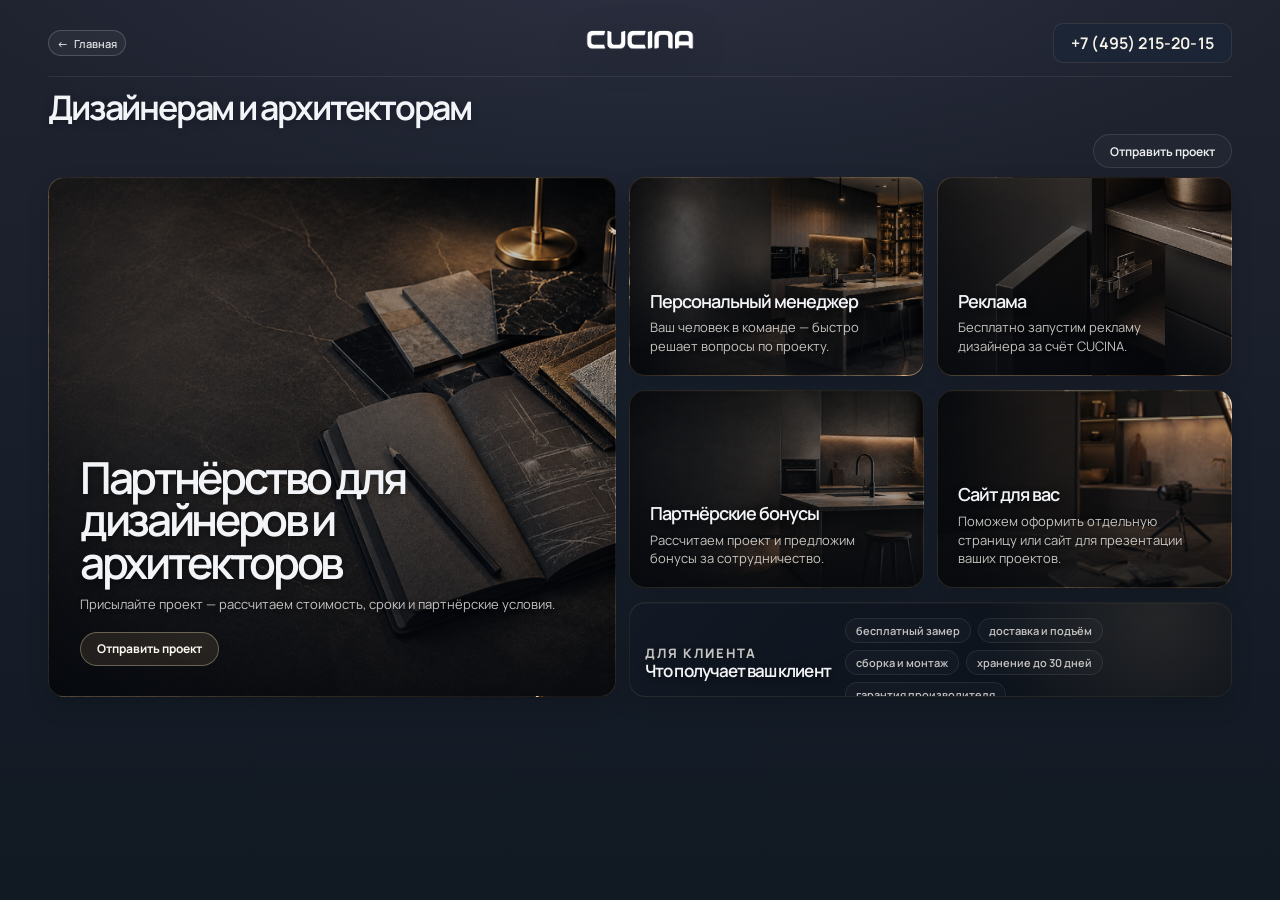
==== commit aefb745b: "Refine designers partner CTA and bento" ====
--- a/public_html/dizaineram/index.html
+++ b/public_html/dizaineram/index.html
@@ -4,7 +4,7 @@
   <meta charset="utf-8">
   <meta name="viewport" content="width=device-width, initial-scale=1">
   <title>Дизайнерам и архитекторам — CUCINA</title>
-  <meta name="description" content="Партнёрство CUCINA для дизайнеров и архитекторов: персональный менеджер, мебель для всех зон и поддержка проектов.">
+  <meta name="description" content="Партнёрство CUCINA для дизайнеров и архитекторов: расчёт проектов, бонусы, реклама и персональная поддержка.">
   <link rel="preconnect" href="https://fonts.googleapis.com">
   <link rel="preconnect" href="https://fonts.gstatic.com" crossorigin>
   <link href="https://fonts.googleapis.com/css2?family=Manrope:wght@400;500;600;700;800&display=swap" rel="stylesheet">
@@ -33,27 +33,24 @@
       <h1>Дизайнерам и архитекторам</h1>
     </section>
 
-    <section class="catalog-toolbar page-toolbar" aria-label="Запись на встречу">
+    <section class="catalog-toolbar page-toolbar" aria-label="Отправка проекта">
       <div class="catalog-filters page-toolbar-spacer" aria-hidden="true">
         <button class="catalog-filter is-active" type="button" tabindex="-1">Все</button>
         <button class="catalog-filter" type="button" tabindex="-1">Кухни</button>
         <button class="catalog-filter" type="button" tabindex="-1">Гостиные</button>
         <button class="catalog-filter" type="button" tabindex="-1">Шкаф</button>
       </div>
-      <a class="catalog-meeting" href="https://n1251174.yclients.com" target="_blank" rel="noopener">Записаться на встречу</a>
+      <a class="catalog-meeting" href="https://max.ru/u/f9LHodD0cOKD8hAky4U4z9NXMwP0PvuzfMw3S0qTQnST_SfepuEovfQ71QQ" target="_blank" rel="noopener">Отправить проект</a>
     </section>
 
     <section class="designers-bento" aria-label="Условия сотрудничества">
       <article class="designer-card designer-card--hero">
         <div class="designer-card__content">
-          <p class="designer-card__kicker">Партнёрство</p>
           <h2>Партнёрство для дизайнеров и архитекторов</h2>
-          <p>Создаём мебель, которая подчёркивает ваш замысел — от кухни до гардеробной.</p>
+          <p>Присылайте проект — рассчитаем стоимость, сроки и партнёрские условия.</p>
           <div class="designer-card__actions">
-            <a class="designer-card__cta" href="https://n1251174.yclients.com" target="_blank" rel="noopener">Отправить проект</a>
-            <a class="designer-card__phone" href="tel:+74996775541">+7 (499) 677-55-41</a>
+            <a class="designer-card__cta" href="https://max.ru/u/f9LHodD0cOKD8hAky4U4z9NXMwP0PvuzfMw3S0qTQnST_SfepuEovfQ71QQ" target="_blank" rel="noopener">Отправить проект</a>
           </div>
-          <span class="designer-card__time">ежедневно с 10:00 до 21:00</span>
         </div>
       </article>
 
@@ -61,17 +58,17 @@
         <h2>Персональный менеджер</h2>
         <p>Ваш человек в команде — быстро решает вопросы по проекту.</p>
       </article>
-      <article class="designer-card designer-card--benefit designer-card--zones">
-        <h2>Мебель для всех зон</h2>
-        <p>Кухни, гардеробные, гостиные, спальни и ванные в одном производстве.</p>
+      <article class="designer-card designer-card--benefit designer-card--ads">
+        <h2>Реклама</h2>
+        <p>Бесплатно запустим рекламу дизайнера за счёт CUCINA.</p>
       </article>
       <article class="designer-card designer-card--benefit designer-card--terms">
-        <h2>Выгодные условия</h2>
-        <p>Рассчитаем проект и предложим партнёрские бонусы.</p>
+        <h2>Партнёрские бонусы</h2>
+        <p>Рассчитаем проект и предложим бонусы за сотрудничество.</p>
       </article>
-      <article class="designer-card designer-card--benefit designer-card--promo">
-        <h2>Продвижение проектов</h2>
-        <p>Публикуем лучшие работы в каталоге и соцсетях CUCINA.</p>
+      <article class="designer-card designer-card--benefit designer-card--site">
+        <h2>Сайт для вас</h2>
+        <p>Поможем оформить отдельную страницу или сайт для презентации ваших проектов.</p>
       </article>
 
       <article class="designer-card designer-card--client">
@@ -85,9 +82,7 @@
           <span>сборка и монтаж</span>
           <span>хранение до 30 дней</span>
           <span>гарантия производителя</span>
-          <span>нестандартные решения</span>
         </div>
-        <a class="designer-card__link" href="https://n1251174.yclients.com" target="_blank" rel="noopener">Узнать условия сотрудничества</a>
       </article>
     </section>
   </main>
--- a/public_html/assets/style.css
+++ b/public_html/assets/style.css
@@ -135,12 +135,12 @@
 .showrooms-shell{height:100dvh;min-height:100dvh}
 .showrooms-main{min-height:0;height:100%;display:grid;grid-template-rows:auto auto minmax(0,1fr);gap:clamp(8px,1dvh,12px);padding:clamp(4px,.7dvh,8px) 0 clamp(5px,.75dvh,9px)}
 .showrooms-top{display:grid;align-items:end}
-.showrooms-grid{width:min(1160px,100%);height:clamp(352px,53dvh,480px);min-height:0;margin:0 auto;display:grid;grid-template-columns:repeat(2,minmax(0,1fr));gap:clamp(28px,3vw,44px);align-self:start}.showroom-card{position:relative;isolation:isolate;overflow:hidden;display:flex;align-items:flex-end;min-height:0;height:100%;padding:clamp(18px,2vw,26px);border:1px solid rgba(216,183,128,.12);border-radius:16px;background-color:rgba(10,16,26,.58);background-size:cover!important;background-position:center!important;background-repeat:no-repeat!important;box-shadow:0 10px 22px rgba(0,0,0,.16),inset 0 1px 0 rgba(255,255,255,.035);transition:transform .28s ease,box-shadow .28s ease,border-color .28s ease,filter .28s ease}.showroom-card:hover{transform:translateY(-2px);box-shadow:0 18px 34px rgba(0,0,0,.25),inset 0 1px 0 rgba(255,255,255,.045);border-color:rgba(216,183,128,.24);filter:brightness(1.03)}.showroom-card::after{content:"";position:absolute;inset:0;z-index:-1;pointer-events:none;background:linear-gradient(180deg,rgba(5,8,13,.03) 0%,rgba(5,8,13,.14) 40%,rgba(5,8,13,.66) 100%),linear-gradient(90deg,rgba(5,8,13,.50) 0%,rgba(5,8,13,.24) 48%,rgba(5,8,13,.08) 100%)}.showroom-card--kashirsky{background-image:url("img/bg/gde-posmotret.png")!important}.showroom-card--crocus{background-image:url("img/bg/hero-kitchen.png")!important;background-position:62% center!important}.showroom-card__badge{position:absolute;top:clamp(16px,1.6vw,22px);left:clamp(16px,1.6vw,22px);display:inline-flex;align-items:center;min-height:27px;padding:0 11px;border:1px solid rgba(255,255,255,.10);border-radius:999px;background:rgba(10,16,26,.20);backdrop-filter:blur(5px);color:rgba(255,255,255,.76);font-size:10.8px;font-weight:600}.showroom-card__content{width:min(560px,100%);display:grid;gap:8px}.showroom-card__kicker{margin:0;color:rgba(240,223,185,.78);font-size:12px;font-weight:760;letter-spacing:.12em;text-transform:uppercase;text-shadow:0 1px 3px rgba(0,0,0,.46)}.showroom-card h2{margin:0;font-size:clamp(34px,4.2vw,64px);line-height:.94;font-weight:620;letter-spacing:-.075em;text-shadow:0 2px 7px rgba(0,0,0,.48)}.showroom-card__address{max-width:500px;margin:6px 0 0;color:rgba(255,252,247,.80);font-size:clamp(13px,1.05vw,15px);line-height:1.48;text-shadow:0 1px 4px rgba(0,0,0,.46)}.showroom-card__phone{width:max-content;margin-top:2px;color:#fff4e3;font-size:clamp(15px,1.15vw,17px);font-weight:680;letter-spacing:-.015em;text-shadow:0 1px 4px rgba(0,0,0,.45)}.showroom-card__cta{display:inline-flex;align-items:center;justify-content:center;width:max-content;min-height:34px;margin-top:9px;padding:0 17px;border:1px solid rgba(240,223,185,.36);border-radius:999px;background:rgba(216,183,128,.12);color:rgba(255,250,242,.99);font-size:12px;font-weight:700;backdrop-filter:blur(4px);transition:transform .2s,border-color .2s,background .2s}.showroom-card__cta:hover{transform:translateY(-1px);border-color:rgba(240,223,185,.46);background:rgba(216,183,128,.16)}
+.showrooms-grid{width:min(1160px,100%);height:clamp(352px,53dvh,480px);min-height:0;margin:0 auto;display:grid;grid-template-columns:repeat(2,minmax(0,1fr));gap:clamp(28px,3vw,44px);align-self:start}.showroom-card{position:relative;isolation:isolate;overflow:hidden;display:flex;align-items:flex-end;min-height:0;height:100%;padding:clamp(18px,2vw,26px);border:1px solid rgba(216,183,128,.12);border-radius:16px;background-color:rgba(10,16,26,.58);background-size:cover!important;background-position:center!important;background-repeat:no-repeat!important;box-shadow:0 10px 22px rgba(0,0,0,.16),inset 0 1px 0 rgba(255,255,255,.035);transition:transform .28s ease,box-shadow .28s ease,border-color .28s ease,filter .28s ease}.showroom-card:hover{transform:translateY(-2px);box-shadow:0 18px 34px rgba(0,0,0,.25),inset 0 1px 0 rgba(255,255,255,.045);border-color:rgba(216,183,128,.24);filter:brightness(1.03)}.showroom-card::after{content:"";position:absolute;inset:0;z-index:-1;pointer-events:none;background:linear-gradient(180deg,rgba(5,8,13,.03) 0%,rgba(5,8,13,.14) 40%,rgba(5,8,13,.66) 100%),linear-gradient(90deg,rgba(5,8,13,.50) 0%,rgba(5,8,13,.24) 48%,rgba(5,8,13,.08) 100%)}.showroom-card--kashirsky{background-image:url("img/bg/gde-posmotret.png")!important}.showroom-card--crocus{background-image:url("img/bg/hero-kitchen.png")!important;background-position:62% center!important}.showroom-card__badge{position:absolute;top:clamp(16px,1.6vw,22px);left:clamp(16px,1.6vw,22px);display:inline-flex;align-items:center;min-height:25px;padding:0 10px;border:1px solid rgba(255,255,255,.10);border-radius:999px;background:rgba(10,16,26,.20);backdrop-filter:blur(5px);color:rgba(255,255,255,.76);font-size:10.8px;font-weight:600}.showroom-card__content{width:min(560px,100%);display:grid;gap:8px}.showroom-card__kicker{margin:0;color:rgba(240,223,185,.78);font-size:12px;font-weight:760;letter-spacing:.12em;text-transform:uppercase;text-shadow:0 1px 3px rgba(0,0,0,.46)}.showroom-card h2{margin:0;font-size:clamp(34px,4.2vw,64px);line-height:.94;font-weight:620;letter-spacing:-.075em;text-shadow:0 2px 7px rgba(0,0,0,.48)}.showroom-card__address{max-width:500px;margin:6px 0 0;color:rgba(255,252,247,.80);font-size:clamp(13px,1.05vw,15px);line-height:1.48;text-shadow:0 1px 4px rgba(0,0,0,.46)}.showroom-card__phone{width:max-content;margin-top:2px;color:#fff4e3;font-size:clamp(15px,1.15vw,17px);font-weight:680;letter-spacing:-.015em;text-shadow:0 1px 4px rgba(0,0,0,.45)}.showroom-card__cta{display:inline-flex;align-items:center;justify-content:center;width:max-content;min-height:34px;margin-top:9px;padding:0 17px;border:1px solid rgba(240,223,185,.36);border-radius:999px;background:rgba(216,183,128,.12);color:rgba(255,250,242,.99);font-size:12px;font-weight:700;backdrop-filter:blur(4px);transition:transform .2s,border-color .2s,background .2s}.showroom-card__cta:hover{transform:translateY(-1px);border-color:rgba(240,223,185,.46);background:rgba(216,183,128,.16)}
 @media (max-width:1024px){.showrooms-page{overflow-y:auto}.showrooms-shell{width:min(860px,calc(100vw - 28px));height:auto;min-height:100dvh}.showrooms-main{height:auto;grid-template-rows:auto auto auto;gap:14px;padding:14px 0 20px}.showrooms-top{align-items:start}.showrooms-grid{width:100%;height:auto;grid-template-columns:1fr;gap:14px}.showroom-card{min-height:360px}.showrooms-top h1{font-size:clamp(30px,6vw,44px)}}
 @media (max-width:640px){.showrooms-shell{width:100%;padding:8px 14px 18px}.showrooms-top{grid-template-columns:1fr}.showroom-card{min-height:330px;padding:18px}.showroom-card h2{font-size:38px}.showroom-card__cta{width:100%}}
 
 /* Designers and architects page. */
-.designers-page{overflow:hidden}.designers-shell{height:100dvh;min-height:100dvh}.designers-main{min-height:0;height:100%;display:grid;grid-template-rows:auto auto minmax(0,1fr);gap:clamp(8px,1dvh,12px);padding:clamp(4px,.7dvh,8px) 0 clamp(5px,.75dvh,9px)}.designers-top{display:grid;align-items:end}.designers-bento{min-height:0;height:clamp(430px,62dvh,560px);display:grid;grid-template-columns:minmax(360px,1.08fr) repeat(2,minmax(220px,.56fr));grid-template-rows:1fr 1fr minmax(124px,.72fr);grid-template-areas:"hero manager zones" "hero terms promo" "hero client client";gap:clamp(12px,1.05vw,16px)}.designer-card{position:relative;isolation:isolate;overflow:hidden;min-width:0;min-height:0;border:1px solid rgba(216,183,128,.11);border-radius:16px;background-color:rgba(10,16,26,.58);background-size:cover;background-position:center;box-shadow:0 10px 22px rgba(0,0,0,.15),inset 0 1px 0 rgba(255,255,255,.035);transition:transform .28s ease,box-shadow .28s ease,border-color .28s ease,filter .28s ease}.designer-card:hover{transform:translateY(-2px);box-shadow:0 18px 34px rgba(0,0,0,.24),inset 0 1px 0 rgba(255,255,255,.045);border-color:rgba(216,183,128,.24);filter:brightness(1.025)}.designer-card::after{content:"";position:absolute;inset:0;z-index:-1;background:linear-gradient(180deg,rgba(5,8,13,.04) 0%,rgba(5,8,13,.18) 42%,rgba(5,8,13,.68) 100%),linear-gradient(90deg,rgba(5,8,13,.58) 0%,rgba(5,8,13,.26) 54%,rgba(5,8,13,.10) 100%)}.designer-card--hero{grid-area:hero;display:flex;align-items:flex-end;padding:clamp(22px,2.4vw,34px);background-image:url("img/bg/diziner.png");background-position:54% center}.designer-card--hero::after{background:linear-gradient(180deg,rgba(5,8,13,.02) 0%,rgba(5,8,13,.12) 36%,rgba(5,8,13,.70) 100%),linear-gradient(90deg,rgba(5,8,13,.68) 0%,rgba(5,8,13,.38) 52%,rgba(5,8,13,.12) 100%)}.designer-card__content{display:grid;gap:10px;width:min(520px,100%)}.designer-card__kicker{margin:0;color:rgba(240,223,185,.78);font-size:11px;font-weight:760;letter-spacing:.14em;text-transform:uppercase;text-shadow:0 1px 3px rgba(0,0,0,.45)}.designer-card h2{margin:0;font-size:clamp(20px,1.55vw,28px);line-height:1.04;font-weight:620;letter-spacing:-.055em;text-shadow:0 2px 7px rgba(0,0,0,.48)}.designer-card--hero h2{font-size:clamp(34px,3.45vw,58px);line-height:.96;letter-spacing:-.075em}.designer-card p{margin:0;color:rgba(255,252,247,.76);font-size:clamp(13px,.98vw,15px);line-height:1.42;text-shadow:0 1px 4px rgba(0,0,0,.38)}.designer-card__actions{display:flex;align-items:center;flex-wrap:wrap;gap:10px;margin-top:6px}.designer-card__cta,.designer-card__link{display:inline-flex;align-items:center;justify-content:center;width:max-content;min-height:34px;padding:0 16px;border:1px solid rgba(240,223,185,.34);border-radius:999px;background:rgba(216,183,128,.12);color:rgba(255,250,242,.99);font-size:12px;font-weight:700;backdrop-filter:blur(4px);transition:transform .2s,border-color .2s,background .2s}.designer-card__cta:hover,.designer-card__link:hover{transform:translateY(-1px);border-color:rgba(240,223,185,.48);background:rgba(216,183,128,.17)}.designer-card__phone{color:#fff4e3;font-size:clamp(14px,1.1vw,16px);font-weight:700;letter-spacing:-.015em;text-shadow:0 1px 4px rgba(0,0,0,.45)}.designer-card__time{color:rgba(255,252,247,.58);font-size:12px;font-weight:560}.designer-card--benefit{display:flex;flex-direction:column;justify-content:flex-end;padding:clamp(16px,1.55vw,21px);gap:8px}.designer-card--benefit h2{font-size:clamp(18px,1.38vw,24px)}.designer-card--benefit p{max-width:94%;font-size:13px}.designer-card--manager{grid-area:manager;background-image:url("img/bg/hero-kitchen.png");background-position:63% center}.designer-card--zones{grid-area:zones;background-image:url("img/bg/svoia-service.png");background-position:68% center}.designer-card--terms{grid-area:terms;background-image:url("img/bg/primeri-realnih.png");background-position:45% center}.designer-card--promo{grid-area:promo;background-image:url("img/bg/akcii.png");background-position:64% center}.designer-card--client{grid-area:client;display:grid;grid-template-columns:minmax(180px,.42fr) minmax(0,1fr) auto;align-items:center;gap:18px;padding:clamp(16px,1.55vw,22px);background:linear-gradient(135deg,rgba(18,25,36,.92),rgba(9,14,22,.86))}.designer-card--client::after{background:radial-gradient(circle at 88% 18%,rgba(216,183,128,.12),transparent 32%)}.designer-card--client h2{font-size:clamp(18px,1.45vw,25px)}.designer-chips{display:flex;align-items:center;flex-wrap:wrap;gap:7px}.designer-chips span{display:inline-flex;align-items:center;min-height:27px;padding:0 11px;border:1px solid rgba(255,255,255,.08);border-radius:999px;background:rgba(255,255,255,.025);color:rgba(255,252,247,.74);font-size:11.5px;font-weight:620;white-space:nowrap}.designer-card__link{min-height:32px;white-space:nowrap;background:rgba(255,255,255,.025);border-color:rgba(255,255,255,.12)}
-@media (max-width:1100px){.designers-bento{grid-template-columns:minmax(320px,1fr) repeat(2,minmax(190px,.55fr));gap:12px}.designer-card--client{grid-template-columns:1fr;align-items:start;gap:10px}.designer-card__link{justify-self:start}}
-@media (max-width:1024px){.designers-page{overflow-y:auto}.designers-shell{width:min(860px,calc(100vw - 28px));height:auto;min-height:100dvh}.designers-main{height:auto;grid-template-rows:auto auto auto;gap:14px;padding:14px 0 20px}.designers-top{align-items:start}.designers-bento{height:auto;display:grid;grid-template-columns:repeat(2,minmax(0,1fr));grid-auto-rows:minmax(190px,auto);grid-template-areas:"hero hero" "manager zones" "terms promo" "client client"}.designer-card--hero{min-height:410px}.designer-card--client{grid-template-columns:1fr;align-items:start}.designers-top h1{font-size:clamp(30px,6vw,44px)}}
-@media (max-width:640px){.designers-shell{width:100%;padding:8px 14px 18px}.designers-bento{grid-template-columns:1fr;grid-auto-rows:auto;grid-template-areas:"hero" "manager" "zones" "terms" "promo" "client";gap:12px}.designer-card--hero{min-height:390px;padding:20px}.designer-card--benefit{min-height:178px}.designer-card--hero h2{font-size:36px}.designer-card__cta,.designer-card__link{width:100%}.designer-card__actions{align-items:flex-start;flex-direction:column}.designer-chips span{white-space:normal}}
+.designers-page{overflow:hidden}.designers-shell{height:100dvh;min-height:100dvh}.designers-main{min-height:0;height:100%;display:grid;grid-template-rows:auto auto minmax(0,1fr);gap:clamp(8px,1dvh,12px);padding:clamp(4px,.7dvh,8px) 0 clamp(5px,.75dvh,9px)}.designers-top{display:grid;align-items:end}.designers-bento{min-height:0;height:clamp(400px,58dvh,520px);display:grid;grid-template-columns:minmax(360px,1.08fr) repeat(2,minmax(220px,.56fr));grid-template-rows:1fr 1fr minmax(88px,.48fr);grid-template-areas:"hero manager ads" "hero terms site" "hero client client";gap:clamp(12px,1.05vw,16px)}.designer-card{position:relative;isolation:isolate;overflow:hidden;min-width:0;min-height:0;border:1px solid rgba(216,183,128,.11);border-radius:16px;background-color:rgba(10,16,26,.58);background-size:cover;background-position:center;box-shadow:0 10px 22px rgba(0,0,0,.15),inset 0 1px 0 rgba(255,255,255,.035);transition:transform .28s ease,box-shadow .28s ease,border-color .28s ease,filter .28s ease}.designer-card:hover{transform:translateY(-2px);box-shadow:0 18px 34px rgba(0,0,0,.24),inset 0 1px 0 rgba(255,255,255,.045);border-color:rgba(216,183,128,.24);filter:brightness(1.025)}.designer-card::after{content:"";position:absolute;inset:0;z-index:-1;background:linear-gradient(180deg,rgba(5,8,13,.04) 0%,rgba(5,8,13,.18) 42%,rgba(5,8,13,.68) 100%),linear-gradient(90deg,rgba(5,8,13,.58) 0%,rgba(5,8,13,.26) 54%,rgba(5,8,13,.10) 100%)}.designer-card--hero{grid-area:hero;display:flex;align-items:flex-end;padding:clamp(22px,2.4vw,34px);background-image:url("img/bg/diziner.png");background-position:54% center}.designer-card--hero::after{background:linear-gradient(180deg,rgba(5,8,13,.02) 0%,rgba(5,8,13,.12) 36%,rgba(5,8,13,.70) 100%),linear-gradient(90deg,rgba(5,8,13,.68) 0%,rgba(5,8,13,.38) 52%,rgba(5,8,13,.12) 100%)}.designer-card__content{display:grid;gap:12px;width:min(520px,100%)}.designer-card__kicker{margin:0;color:rgba(240,223,185,.78);font-size:11px;font-weight:760;letter-spacing:.14em;text-transform:uppercase;text-shadow:0 1px 3px rgba(0,0,0,.45)}.designer-card h2{margin:0;font-size:clamp(20px,1.55vw,28px);line-height:1.04;font-weight:620;letter-spacing:-.055em;text-shadow:0 2px 7px rgba(0,0,0,.48)}.designer-card--hero h2{font-size:clamp(34px,3.45vw,58px);line-height:.96;letter-spacing:-.075em}.designer-card p{margin:0;color:rgba(255,252,247,.76);font-size:clamp(13px,.98vw,15px);line-height:1.42;text-shadow:0 1px 4px rgba(0,0,0,.38)}.designer-card__actions{display:flex;align-items:center;flex-wrap:wrap;gap:10px;margin-top:6px}.designer-card__cta,.designer-card__link{display:inline-flex;align-items:center;justify-content:center;width:max-content;min-height:34px;padding:0 16px;border:1px solid rgba(240,223,185,.34);border-radius:999px;background:rgba(216,183,128,.12);color:rgba(255,250,242,.99);font-size:12px;font-weight:700;backdrop-filter:blur(4px);transition:transform .2s,border-color .2s,background .2s}.designer-card__cta:hover,.designer-card__link:hover{transform:translateY(-1px);border-color:rgba(240,223,185,.48);background:rgba(216,183,128,.17)}.designer-card--benefit{display:flex;flex-direction:column;justify-content:flex-end;padding:clamp(16px,1.55vw,21px);gap:8px}.designer-card--benefit h2{font-size:clamp(18px,1.38vw,24px)}.designer-card--benefit p{max-width:94%;font-size:13px}.designer-card--manager{grid-area:manager;background-image:url("img/bg/hero-kitchen.png");background-position:63% center}.designer-card--ads{grid-area:ads;background-image:url("img/bg/svoia-service.png");background-position:68% center}.designer-card--terms{grid-area:terms;background-image:url("img/bg/primeri-realnih.png");background-position:45% center}.designer-card--site{grid-area:site;background-image:url("img/bg/akcii.png");background-position:64% center}.designer-card--client{grid-area:client;display:grid;grid-template-columns:auto minmax(0,1fr);align-items:center;gap:14px;padding:clamp(12px,1.15vw,16px);background:linear-gradient(135deg,rgba(18,25,36,.92),rgba(9,14,22,.86))}.designer-card--client::after{background:radial-gradient(circle at 88% 18%,rgba(216,183,128,.12),transparent 32%)}.designer-card--client h2{font-size:clamp(17px,1.25vw,22px)}.designer-chips{display:flex;align-items:center;flex-wrap:wrap;gap:7px}.designer-chips span{display:inline-flex;align-items:center;min-height:25px;padding:0 10px;border:1px solid rgba(255,255,255,.08);border-radius:999px;background:rgba(255,255,255,.025);color:rgba(255,252,247,.74);font-size:11px;font-weight:620;white-space:nowrap}.designer-card__link{min-height:32px;white-space:nowrap;background:rgba(255,255,255,.025);border-color:rgba(255,255,255,.12)}
+@media (max-width:1100px){.designers-bento{grid-template-columns:minmax(320px,1fr) repeat(2,minmax(190px,.55fr));gap:12px}.designer-card--client{grid-template-columns:1fr;align-items:start;gap:10px}}
+@media (max-width:1024px){.designers-page{overflow-y:auto}.designers-shell{width:min(860px,calc(100vw - 28px));height:auto;min-height:100dvh}.designers-main{height:auto;grid-template-rows:auto auto auto;gap:14px;padding:14px 0 20px}.designers-top{align-items:start}.designers-bento{height:auto;display:grid;grid-template-columns:repeat(2,minmax(0,1fr));grid-auto-rows:minmax(190px,auto);grid-template-areas:"hero hero" "manager ads" "terms site" "client client"}.designer-card--hero{min-height:410px}.designer-card--client{grid-template-columns:1fr;align-items:start}.designers-top h1{font-size:clamp(30px,6vw,44px)}}
+@media (max-width:640px){.designers-shell{width:100%;padding:8px 14px 18px}.designers-bento{grid-template-columns:1fr;grid-auto-rows:auto;grid-template-areas:"hero" "manager" "ads" "terms" "site" "client";gap:12px}.designer-card--hero{min-height:390px;padding:20px}.designer-card--benefit{min-height:178px}.designer-card--hero h2{font-size:36px}.designer-card__cta,.designer-card__link{width:100%}.designer-card__actions{align-items:flex-start;flex-direction:column}.designer-chips span{white-space:normal}}
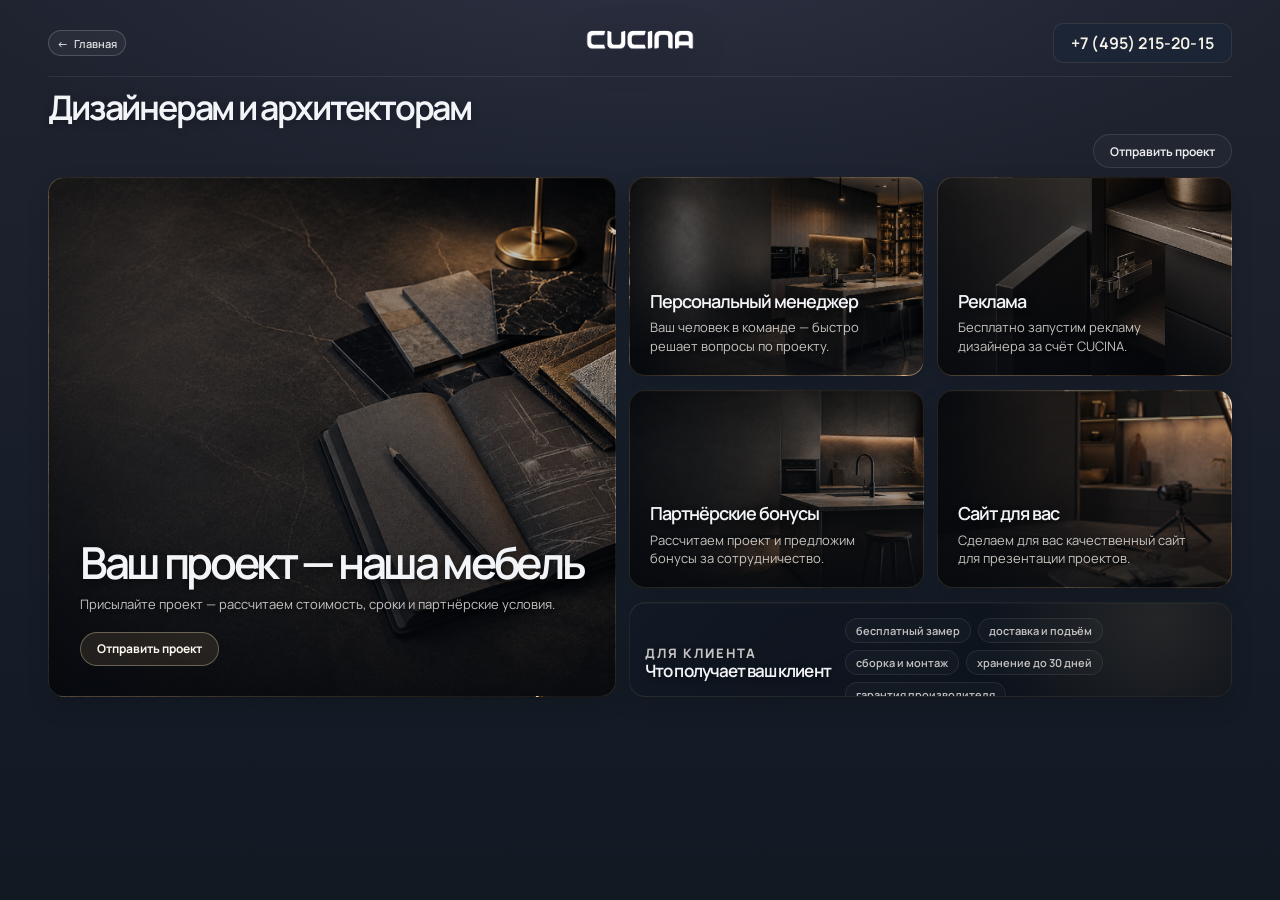
==== commit c7b3d69a: "Tighten designers page copy" ====
--- a/public_html/dizaineram/index.html
+++ b/public_html/dizaineram/index.html
@@ -46,7 +46,7 @@
     <section class="designers-bento" aria-label="Условия сотрудничества">
       <article class="designer-card designer-card--hero">
         <div class="designer-card__content">
-          <h2>Партнёрство для дизайнеров и архитекторов</h2>
+          <h2>Ваш проект — наша мебель</h2>
           <p>Присылайте проект — рассчитаем стоимость, сроки и партнёрские условия.</p>
           <div class="designer-card__actions">
             <a class="designer-card__cta" href="https://max.ru/u/f9LHodD0cOKD8hAky4U4z9NXMwP0PvuzfMw3S0qTQnST_SfepuEovfQ71QQ" target="_blank" rel="noopener">Отправить проект</a>
@@ -68,7 +68,7 @@
       </article>
       <article class="designer-card designer-card--benefit designer-card--site">
         <h2>Сайт для вас</h2>
-        <p>Поможем оформить отдельную страницу или сайт для презентации ваших проектов.</p>
+        <p>Сделаем для вас качественный сайт для презентации проектов.</p>
       </article>
 
       <article class="designer-card designer-card--client">
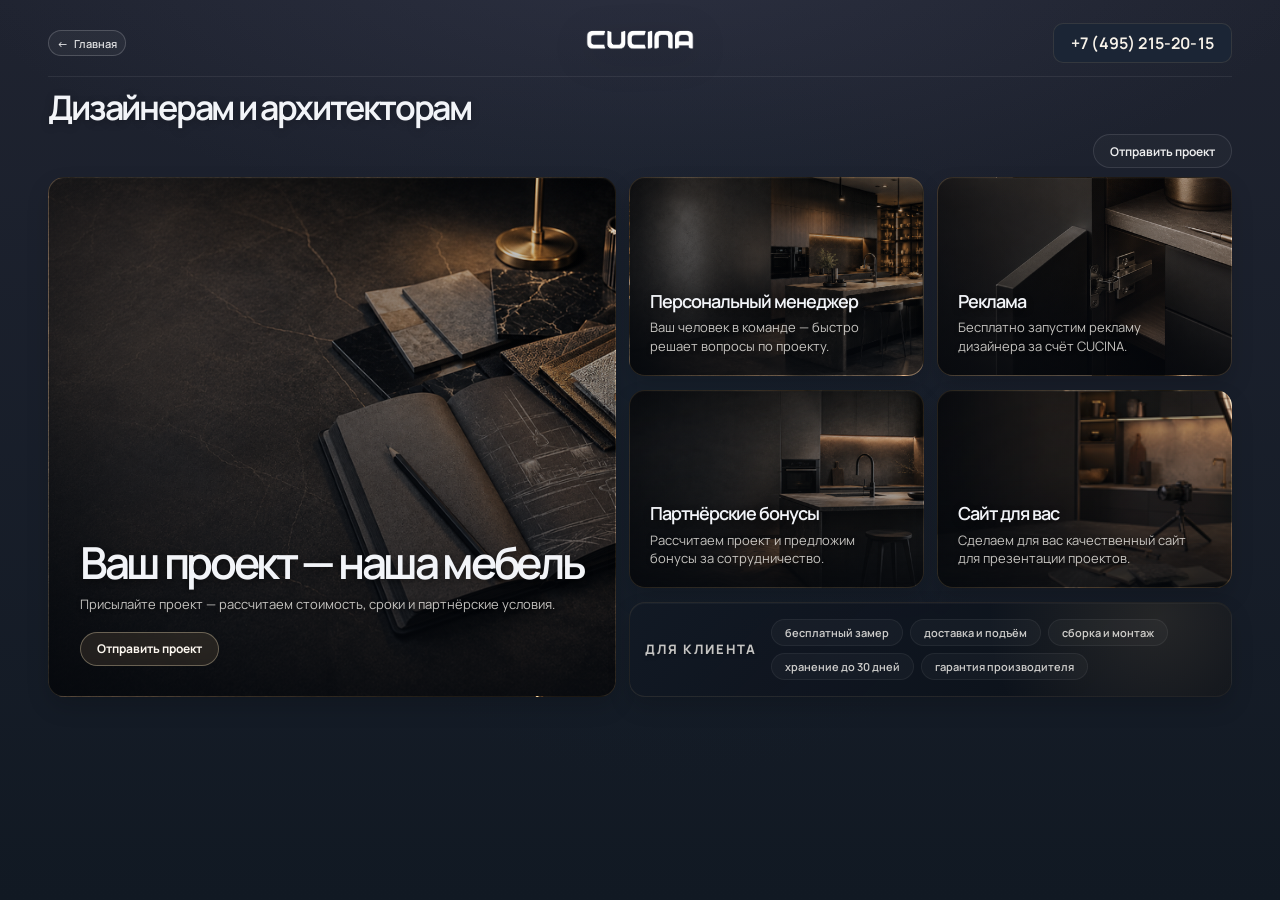
==== commit 6bb7ce9c: "Polish designers client chips" ====
--- a/public_html/dizaineram/index.html
+++ b/public_html/dizaineram/index.html
@@ -72,10 +72,7 @@
       </article>
 
       <article class="designer-card designer-card--client">
-        <div>
-          <p class="designer-card__kicker">Для клиента</p>
-          <h2>Что получает ваш клиент</h2>
-        </div>
+        <p class="designer-card__kicker">Для клиента</p>
         <div class="designer-chips" aria-label="Преимущества для клиента">
           <span>бесплатный замер</span>
           <span>доставка и подъём</span>
--- a/public_html/assets/style.css
+++ b/public_html/assets/style.css
@@ -140,7 +140,7 @@
 @media (max-width:640px){.showrooms-shell{width:100%;padding:8px 14px 18px}.showrooms-top{grid-template-columns:1fr}.showroom-card{min-height:330px;padding:18px}.showroom-card h2{font-size:38px}.showroom-card__cta{width:100%}}
 
 /* Designers and architects page. */
-.designers-page{overflow:hidden}.designers-shell{height:100dvh;min-height:100dvh}.designers-main{min-height:0;height:100%;display:grid;grid-template-rows:auto auto minmax(0,1fr);gap:clamp(8px,1dvh,12px);padding:clamp(4px,.7dvh,8px) 0 clamp(5px,.75dvh,9px)}.designers-top{display:grid;align-items:end}.designers-bento{min-height:0;height:clamp(400px,58dvh,520px);display:grid;grid-template-columns:minmax(360px,1.08fr) repeat(2,minmax(220px,.56fr));grid-template-rows:1fr 1fr minmax(88px,.48fr);grid-template-areas:"hero manager ads" "hero terms site" "hero client client";gap:clamp(12px,1.05vw,16px)}.designer-card{position:relative;isolation:isolate;overflow:hidden;min-width:0;min-height:0;border:1px solid rgba(216,183,128,.11);border-radius:16px;background-color:rgba(10,16,26,.58);background-size:cover;background-position:center;box-shadow:0 10px 22px rgba(0,0,0,.15),inset 0 1px 0 rgba(255,255,255,.035);transition:transform .28s ease,box-shadow .28s ease,border-color .28s ease,filter .28s ease}.designer-card:hover{transform:translateY(-2px);box-shadow:0 18px 34px rgba(0,0,0,.24),inset 0 1px 0 rgba(255,255,255,.045);border-color:rgba(216,183,128,.24);filter:brightness(1.025)}.designer-card::after{content:"";position:absolute;inset:0;z-index:-1;background:linear-gradient(180deg,rgba(5,8,13,.04) 0%,rgba(5,8,13,.18) 42%,rgba(5,8,13,.68) 100%),linear-gradient(90deg,rgba(5,8,13,.58) 0%,rgba(5,8,13,.26) 54%,rgba(5,8,13,.10) 100%)}.designer-card--hero{grid-area:hero;display:flex;align-items:flex-end;padding:clamp(22px,2.4vw,34px);background-image:url("img/bg/diziner.png");background-position:54% center}.designer-card--hero::after{background:linear-gradient(180deg,rgba(5,8,13,.02) 0%,rgba(5,8,13,.12) 36%,rgba(5,8,13,.70) 100%),linear-gradient(90deg,rgba(5,8,13,.68) 0%,rgba(5,8,13,.38) 52%,rgba(5,8,13,.12) 100%)}.designer-card__content{display:grid;gap:12px;width:min(520px,100%)}.designer-card__kicker{margin:0;color:rgba(240,223,185,.78);font-size:11px;font-weight:760;letter-spacing:.14em;text-transform:uppercase;text-shadow:0 1px 3px rgba(0,0,0,.45)}.designer-card h2{margin:0;font-size:clamp(20px,1.55vw,28px);line-height:1.04;font-weight:620;letter-spacing:-.055em;text-shadow:0 2px 7px rgba(0,0,0,.48)}.designer-card--hero h2{font-size:clamp(34px,3.45vw,58px);line-height:.96;letter-spacing:-.075em}.designer-card p{margin:0;color:rgba(255,252,247,.76);font-size:clamp(13px,.98vw,15px);line-height:1.42;text-shadow:0 1px 4px rgba(0,0,0,.38)}.designer-card__actions{display:flex;align-items:center;flex-wrap:wrap;gap:10px;margin-top:6px}.designer-card__cta,.designer-card__link{display:inline-flex;align-items:center;justify-content:center;width:max-content;min-height:34px;padding:0 16px;border:1px solid rgba(240,223,185,.34);border-radius:999px;background:rgba(216,183,128,.12);color:rgba(255,250,242,.99);font-size:12px;font-weight:700;backdrop-filter:blur(4px);transition:transform .2s,border-color .2s,background .2s}.designer-card__cta:hover,.designer-card__link:hover{transform:translateY(-1px);border-color:rgba(240,223,185,.48);background:rgba(216,183,128,.17)}.designer-card--benefit{display:flex;flex-direction:column;justify-content:flex-end;padding:clamp(16px,1.55vw,21px);gap:8px}.designer-card--benefit h2{font-size:clamp(18px,1.38vw,24px)}.designer-card--benefit p{max-width:94%;font-size:13px}.designer-card--manager{grid-area:manager;background-image:url("img/bg/hero-kitchen.png");background-position:63% center}.designer-card--ads{grid-area:ads;background-image:url("img/bg/svoia-service.png");background-position:68% center}.designer-card--terms{grid-area:terms;background-image:url("img/bg/primeri-realnih.png");background-position:45% center}.designer-card--site{grid-area:site;background-image:url("img/bg/akcii.png");background-position:64% center}.designer-card--client{grid-area:client;display:grid;grid-template-columns:auto minmax(0,1fr);align-items:center;gap:14px;padding:clamp(12px,1.15vw,16px);background:linear-gradient(135deg,rgba(18,25,36,.92),rgba(9,14,22,.86))}.designer-card--client::after{background:radial-gradient(circle at 88% 18%,rgba(216,183,128,.12),transparent 32%)}.designer-card--client h2{font-size:clamp(17px,1.25vw,22px)}.designer-chips{display:flex;align-items:center;flex-wrap:wrap;gap:7px}.designer-chips span{display:inline-flex;align-items:center;min-height:25px;padding:0 10px;border:1px solid rgba(255,255,255,.08);border-radius:999px;background:rgba(255,255,255,.025);color:rgba(255,252,247,.74);font-size:11px;font-weight:620;white-space:nowrap}.designer-card__link{min-height:32px;white-space:nowrap;background:rgba(255,255,255,.025);border-color:rgba(255,255,255,.12)}
+.designers-page{overflow:hidden}.designers-shell{height:100dvh;min-height:100dvh}.designers-main{min-height:0;height:100%;display:grid;grid-template-rows:auto auto minmax(0,1fr);gap:clamp(8px,1dvh,12px);padding:clamp(4px,.7dvh,8px) 0 clamp(5px,.75dvh,9px)}.designers-top{display:grid;align-items:end}.designers-bento{min-height:0;height:clamp(400px,58dvh,520px);display:grid;grid-template-columns:minmax(360px,1.08fr) repeat(2,minmax(220px,.56fr));grid-template-rows:1fr 1fr minmax(88px,.48fr);grid-template-areas:"hero manager ads" "hero terms site" "hero client client";gap:clamp(12px,1.05vw,16px)}.designer-card{position:relative;isolation:isolate;overflow:hidden;min-width:0;min-height:0;border:1px solid rgba(216,183,128,.11);border-radius:16px;background-color:rgba(10,16,26,.58);background-size:cover;background-position:center;box-shadow:0 10px 22px rgba(0,0,0,.15),inset 0 1px 0 rgba(255,255,255,.035);transition:transform .28s ease,box-shadow .28s ease,border-color .28s ease,filter .28s ease}.designer-card:hover{transform:translateY(-2px);box-shadow:0 18px 34px rgba(0,0,0,.24),inset 0 1px 0 rgba(255,255,255,.045);border-color:rgba(216,183,128,.24);filter:brightness(1.025)}.designer-card::after{content:"";position:absolute;inset:0;z-index:-1;background:linear-gradient(180deg,rgba(5,8,13,.04) 0%,rgba(5,8,13,.18) 42%,rgba(5,8,13,.68) 100%),linear-gradient(90deg,rgba(5,8,13,.58) 0%,rgba(5,8,13,.26) 54%,rgba(5,8,13,.10) 100%)}.designer-card--hero{grid-area:hero;display:flex;align-items:flex-end;padding:clamp(22px,2.4vw,34px);background-image:url("img/bg/diziner.png");background-position:54% center}.designer-card--hero::after{background:linear-gradient(180deg,rgba(5,8,13,.02) 0%,rgba(5,8,13,.12) 36%,rgba(5,8,13,.70) 100%),linear-gradient(90deg,rgba(5,8,13,.68) 0%,rgba(5,8,13,.38) 52%,rgba(5,8,13,.12) 100%)}.designer-card__content{display:grid;gap:12px;width:min(520px,100%)}.designer-card__kicker{margin:0;color:rgba(240,223,185,.78);font-size:11px;font-weight:760;letter-spacing:.14em;text-transform:uppercase;text-shadow:0 1px 3px rgba(0,0,0,.45)}.designer-card h2{margin:0;font-size:clamp(20px,1.55vw,28px);line-height:1.04;font-weight:620;letter-spacing:-.055em;text-shadow:0 2px 7px rgba(0,0,0,.48)}.designer-card--hero h2{font-size:clamp(34px,3.45vw,58px);line-height:.96;letter-spacing:-.075em}.designer-card p{margin:0;color:rgba(255,252,247,.76);font-size:clamp(13px,.98vw,15px);line-height:1.42;text-shadow:0 1px 4px rgba(0,0,0,.38)}.designer-card__actions{display:flex;align-items:center;flex-wrap:wrap;gap:10px;margin-top:6px}.designer-card__cta,.designer-card__link{display:inline-flex;align-items:center;justify-content:center;width:max-content;min-height:34px;padding:0 16px;border:1px solid rgba(240,223,185,.34);border-radius:999px;background:rgba(216,183,128,.12);color:rgba(255,250,242,.99);font-size:12px;font-weight:700;backdrop-filter:blur(4px);transition:transform .2s,border-color .2s,background .2s}.designer-card__cta:hover,.designer-card__link:hover{transform:translateY(-1px);border-color:rgba(240,223,185,.48);background:rgba(216,183,128,.17)}.designer-card--benefit{display:flex;flex-direction:column;justify-content:flex-end;padding:clamp(16px,1.55vw,21px);gap:8px}.designer-card--benefit h2{font-size:clamp(18px,1.38vw,24px)}.designer-card--benefit p{max-width:94%;font-size:13px}.designer-card--manager{grid-area:manager;background-image:url("img/bg/hero-kitchen.png");background-position:63% center}.designer-card--ads{grid-area:ads;background-image:url("img/bg/svoia-service.png");background-position:68% center}.designer-card--terms{grid-area:terms;background-image:url("img/bg/primeri-realnih.png");background-position:45% center}.designer-card--site{grid-area:site;background-image:url("img/bg/akcii.png");background-position:64% center}.designer-card--client{grid-area:client;display:grid;grid-template-columns:auto minmax(0,1fr);align-items:center;gap:14px;padding:clamp(12px,1.15vw,16px);background:linear-gradient(135deg,rgba(18,25,36,.92),rgba(9,14,22,.86))}.designer-card--client::after{background:radial-gradient(circle at 88% 18%,rgba(216,183,128,.12),transparent 32%)}.designer-card--client h2{font-size:clamp(17px,1.25vw,22px)}.designer-chips{display:flex;align-items:center;flex-wrap:wrap;gap:7px}.designer-chips span{display:inline-flex;align-items:center;min-height:27px;padding:0 13px;border:1px solid rgba(255,255,255,.055);border-radius:999px;background:rgba(255,255,255,.03);color:rgba(255,252,247,.78);font-size:11px;font-weight:620;white-space:nowrap}.designer-card__link{min-height:32px;white-space:nowrap;background:rgba(255,255,255,.025);border-color:rgba(255,255,255,.12)}
 @media (max-width:1100px){.designers-bento{grid-template-columns:minmax(320px,1fr) repeat(2,minmax(190px,.55fr));gap:12px}.designer-card--client{grid-template-columns:1fr;align-items:start;gap:10px}}
 @media (max-width:1024px){.designers-page{overflow-y:auto}.designers-shell{width:min(860px,calc(100vw - 28px));height:auto;min-height:100dvh}.designers-main{height:auto;grid-template-rows:auto auto auto;gap:14px;padding:14px 0 20px}.designers-top{align-items:start}.designers-bento{height:auto;display:grid;grid-template-columns:repeat(2,minmax(0,1fr));grid-auto-rows:minmax(190px,auto);grid-template-areas:"hero hero" "manager ads" "terms site" "client client"}.designer-card--hero{min-height:410px}.designer-card--client{grid-template-columns:1fr;align-items:start}.designers-top h1{font-size:clamp(30px,6vw,44px)}}
 @media (max-width:640px){.designers-shell{width:100%;padding:8px 14px 18px}.designers-bento{grid-template-columns:1fr;grid-auto-rows:auto;grid-template-areas:"hero" "manager" "ads" "terms" "site" "client";gap:12px}.designer-card--hero{min-height:390px;padding:20px}.designer-card--benefit{min-height:178px}.designer-card--hero h2{font-size:36px}.designer-card__cta,.designer-card__link{width:100%}.designer-card__actions{align-items:flex-start;flex-direction:column}.designer-chips span{white-space:normal}}
